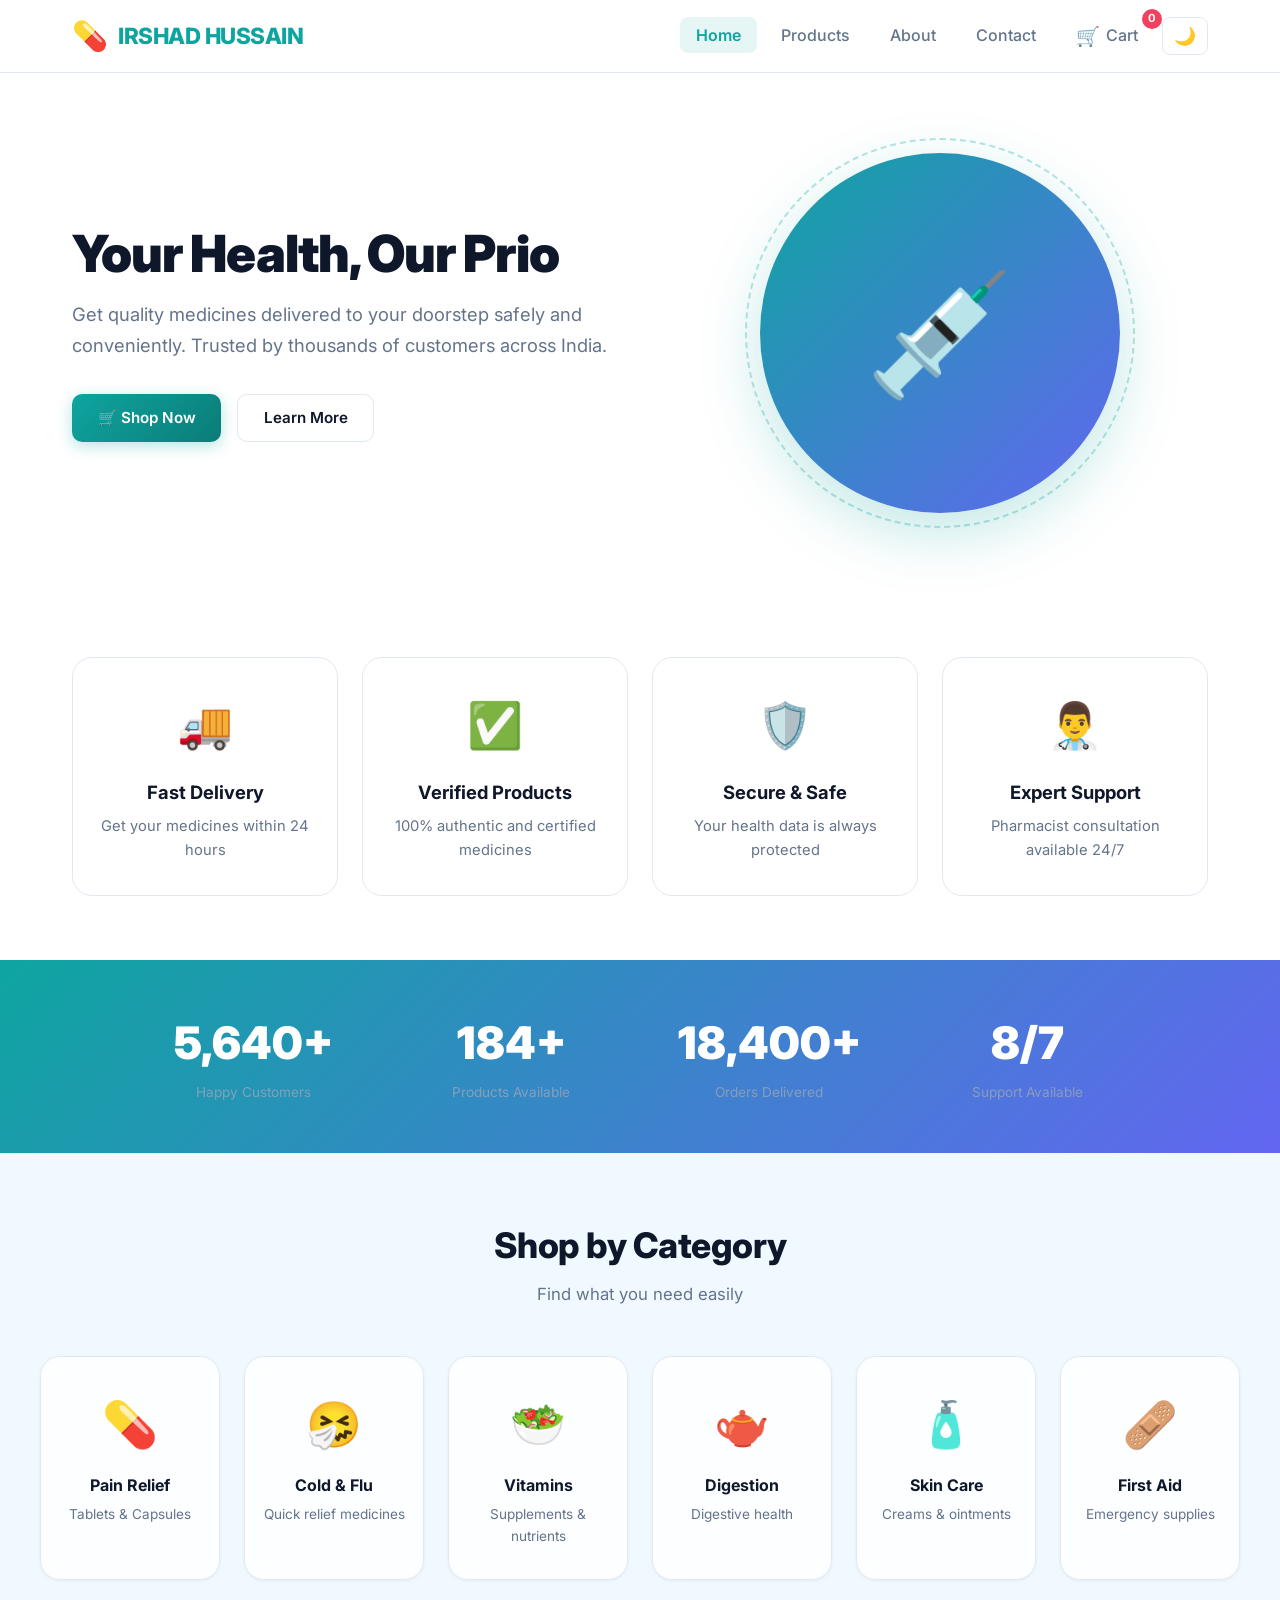
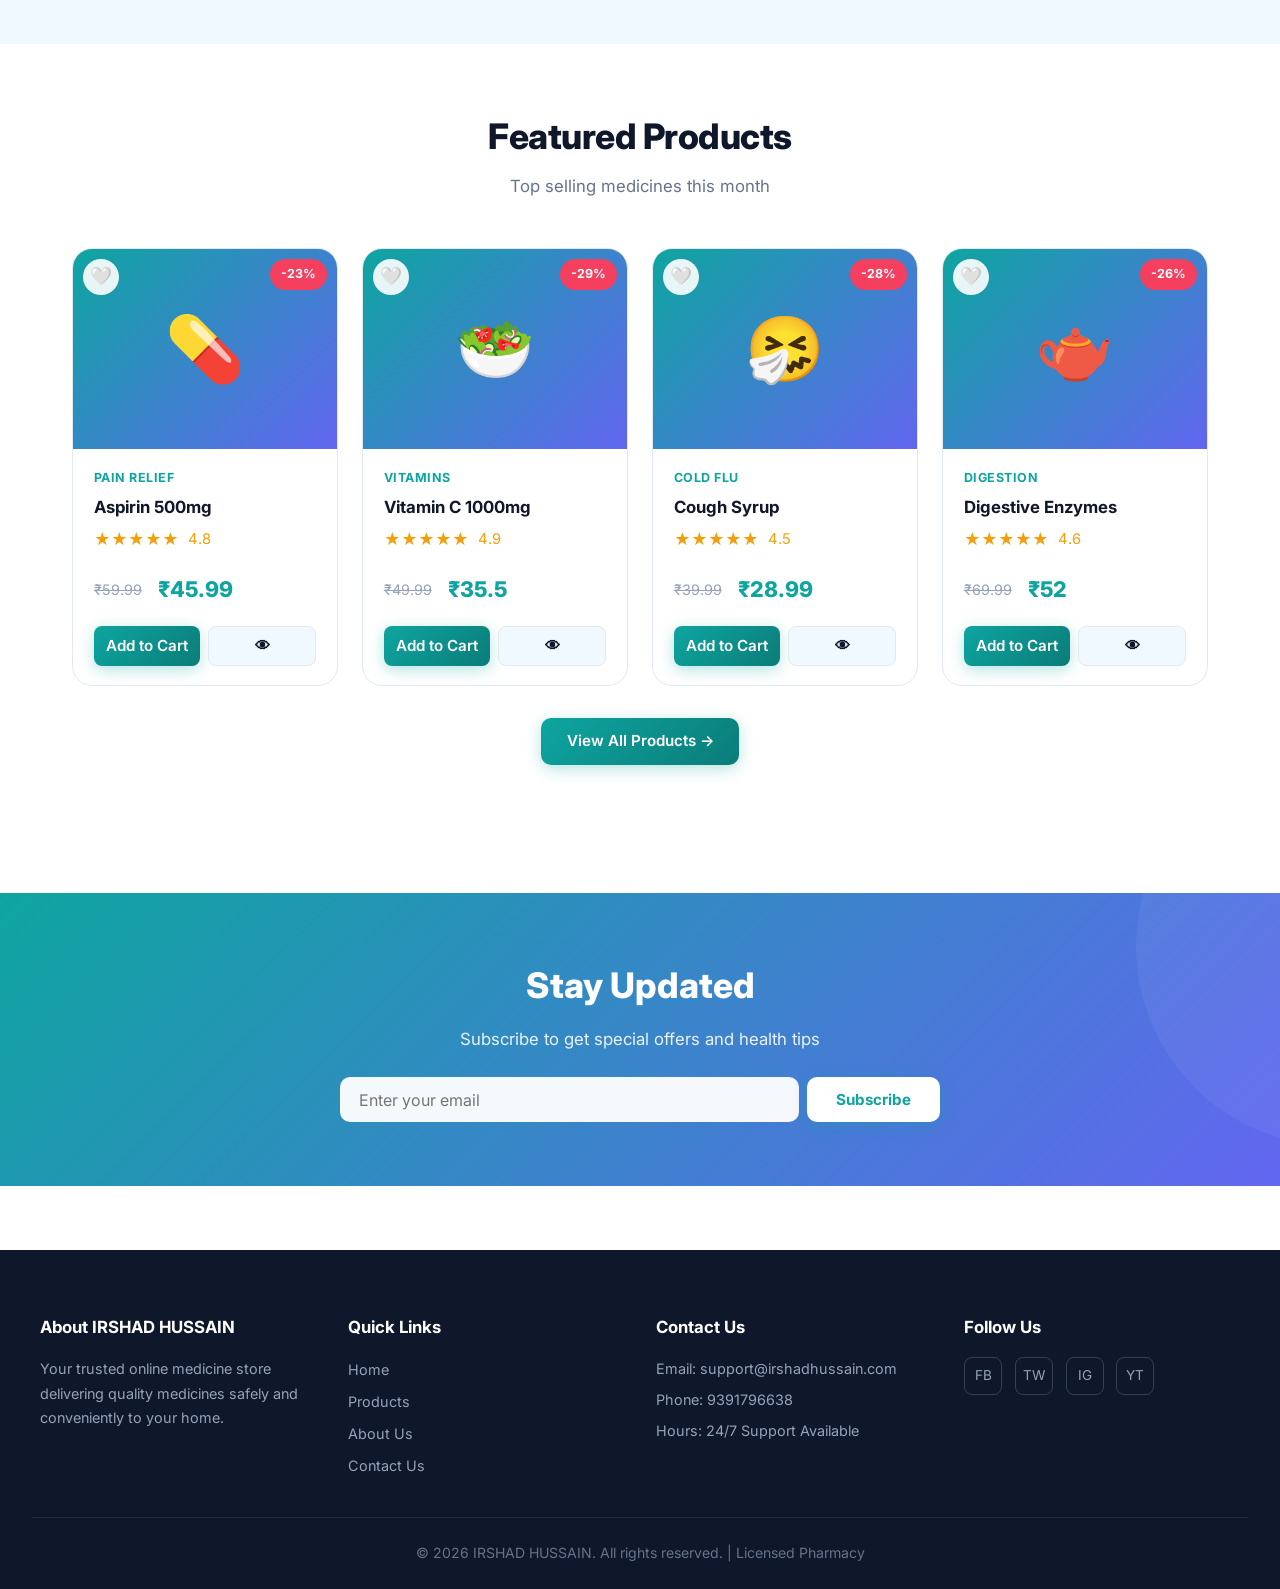
==== index.html @ b79d5aaa "Updated_Code" ====
<!DOCTYPE html>
<html lang="en">
<head>
    <meta charset="UTF-8">
    <meta name="viewport" content="width=device-width, initial-scale=1.0">
    <title>IRSHAD HUSSAIN - Online Medicine Store</title>
    <meta name="description" content="Your trusted online medicine store delivering quality medicines safely and conveniently to your doorstep.">
    <link rel="stylesheet" href="styles.css">
</head>
<body>
    <!-- Navigation -->
    <nav class="navbar">
        <div class="nav-container">
            <div class="nav-logo">
                <span class="logo-icon">💊</span>
                <a href="index.html">IRSHAD HUSSAIN</a>
            </div>
            <ul class="nav-menu">
                <li class="nav-item"><a href="index.html" class="nav-link active">Home</a></li>
                <li class="nav-item"><a href="products.html" class="nav-link">Products</a></li>
                <li class="nav-item"><a href="about.html" class="nav-link">About</a></li>
                <li class="nav-item"><a href="contact.html" class="nav-link">Contact</a></li>
                <li class="nav-item">
                    <a href="cart.html" class="nav-link cart-link">
                        <span class="cart-icon">🛒</span>
                        Cart <span class="cart-count">0</span>
                    </a>
                </li>
                <li class="nav-item"><button class="dark-toggle" title="Toggle Dark Mode">🌙</button></li>
            </ul>
            <div class="hamburger" onclick="toggleMenu()">
                <span></span><span></span><span></span>
            </div>
        </div>
    </nav>

    <!-- Hero Section -->
    <section class="hero">
        <div class="hero-content">
            <h1><span id="typewriter">Your Health, Our Priority</span></h1>
            <p>Get quality medicines delivered to your doorstep safely and conveniently. Trusted by thousands of customers across India.</p>
            <div class="hero-buttons">
                <a href="products.html" class="btn btn-primary">🛒 Shop Now</a>
                <a href="about.html" class="btn btn-secondary">Learn More</a>
            </div>
        </div>
        <div class="hero-image">
            <div class="hero-circle">
                <span class="hero-emoji">💉</span>
            </div>
        </div>
    </section>

    <!-- Features Section -->
    <section class="features">
        <div class="feature-card">
            <div class="feature-icon">🚚</div>
            <h3>Fast Delivery</h3>
            <p>Get your medicines within 24 hours</p>
        </div>
        <div class="feature-card">
            <div class="feature-icon">✅</div>
            <h3>Verified Products</h3>
            <p>100% authentic and certified medicines</p>
        </div>
        <div class="feature-card">
            <div class="feature-icon">🛡️</div>
            <h3>Secure & Safe</h3>
            <p>Your health data is always protected</p>
        </div>
        <div class="feature-card">
            <div class="feature-icon">👨‍⚕️</div>
            <h3>Expert Support</h3>
            <p>Pharmacist consultation available 24/7</p>
        </div>
    </section>

    <!-- Stats Section -->
    <section class="stats-section">
        <div class="stats-grid">
            <div class="stat-item">
                <span class="stat-number" data-target="15000" data-suffix="+">0</span>
                <span class="stat-label">Happy Customers</span>
            </div>
            <div class="stat-item">
                <span class="stat-number" data-target="500" data-suffix="+">0</span>
                <span class="stat-label">Products Available</span>
            </div>
            <div class="stat-item">
                <span class="stat-number" data-target="50000" data-suffix="+">0</span>
                <span class="stat-label">Orders Delivered</span>
            </div>
            <div class="stat-item">
                <span class="stat-number" data-target="24" data-suffix="/7">0</span>
                <span class="stat-label">Support Available</span>
            </div>
        </div>
    </section>

    <!-- Categories Section -->
    <section id="categories" class="categories">
        <div class="section-header">
            <h2>Shop by Category</h2>
            <p>Find what you need easily</p>
        </div>
        <div class="categories-grid">
            <div class="category-card" onclick="filterProducts('pain-relief')">
                <div class="category-icon">💊</div>
                <h3>Pain Relief</h3>
                <p>Tablets & Capsules</p>
            </div>
            <div class="category-card" onclick="filterProducts('cold-flu')">
                <div class="category-icon">🤧</div>
                <h3>Cold & Flu</h3>
                <p>Quick relief medicines</p>
            </div>
            <div class="category-card" onclick="filterProducts('vitamins')">
                <div class="category-icon">🥗</div>
                <h3>Vitamins</h3>
                <p>Supplements & nutrients</p>
            </div>
            <div class="category-card" onclick="filterProducts('digestion')">
                <div class="category-icon">🫖</div>
                <h3>Digestion</h3>
                <p>Digestive health</p>
            </div>
            <div class="category-card" onclick="filterProducts('skin-care')">
                <div class="category-icon">🧴</div>
                <h3>Skin Care</h3>
                <p>Creams & ointments</p>
            </div>
            <div class="category-card" onclick="filterProducts('first-aid')">
                <div class="category-icon">🩹</div>
                <h3>First Aid</h3>
                <p>Emergency supplies</p>
            </div>
        </div>
    </section>

    <!-- Featured Products -->
    <section class="featured-products">
        <div class="section-header">
            <h2>Featured Products</h2>
            <p>Top selling medicines this month</p>
        </div>
        <div class="products-grid" id="featuredProducts"></div>
        <div class="view-all">
            <a href="products.html" class="btn btn-primary">View All Products →</a>
        </div>
    </section>

    <!-- Newsletter Section -->
    <section class="newsletter">
        <div class="newsletter-content">
            <h2>Stay Updated</h2>
            <p>Subscribe to get special offers and health tips</p>
            <form class="newsletter-form" onsubmit="subscribeNewsletter(event)">
                <input type="email" placeholder="Enter your email" required>
                <button class="btn btn-primary">Subscribe</button>
            </form>
        </div>
    </section>

    <!-- Footer -->
    <footer class="footer" id="contact">
        <div class="footer-content">
            <div class="footer-section">
                <h4>About IRSHAD HUSSAIN</h4>
                <p>Your trusted online medicine store delivering quality medicines safely and conveniently to your home.</p>
            </div>
            <div class="footer-section">
                <h4>Quick Links</h4>
                <ul>
                    <li><a href="index.html">Home</a></li>
                    <li><a href="products.html">Products</a></li>
                    <li><a href="about.html">About Us</a></li>
                    <li><a href="contact.html">Contact Us</a></li>
                </ul>
            </div>
            <div class="footer-section">
                <h4>Contact Us</h4>
                <p>Email: support@irshadhussain.com</p>
                <p>Phone: 9391796638</p>
                <p>Hours: 24/7 Support Available</p>
            </div>
            <div class="footer-section">
                <h4>Follow Us</h4>
                <div class="social-links">
                    <a href="#">FB</a>
                    <a href="#">TW</a>
                    <a href="#">IG</a>
                    <a href="#">YT</a>
                </div>
            </div>
        </div>
        <div class="footer-bottom">
            <p>&copy; 2026 IRSHAD HUSSAIN. All rights reserved. | Licensed Pharmacy</p>
        </div>
    </footer>

    <!-- Back to Top -->
    <button class="back-to-top" title="Back to Top">↑</button>

    <script src="script.js"></script>
</body>
</html>
---- styles.css ----
@import url('https://fonts.googleapis.com/css2?family=Inter:wght@300;400;500;600;700;800;900&display=swap');

/* ========== CSS Variables ========== */
* { margin: 0; padding: 0; box-sizing: border-box; }

:root {
    --primary: #0ea5a0;
    --primary-dark: #0b7c78;
    --primary-light: #14d4ce;
    --secondary: #6366f1;
    --accent: #f43f5e;
    --success: #22c55e;
    --warning: #f59e0b;
    --bg-primary: #ffffff;
    --bg-secondary: #f0f9ff;
    --bg-card: rgba(255,255,255,0.85);
    --bg-glass: rgba(255,255,255,0.6);
    --text-primary: #0f172a;
    --text-secondary: #64748b;
    --text-muted: #94a3b8;
    --border: #e2e8f0;
    --shadow-sm: 0 1px 3px rgba(0,0,0,0.06);
    --shadow: 0 4px 16px rgba(0,0,0,0.08);
    --shadow-lg: 0 12px 40px rgba(0,0,0,0.12);
    --shadow-glow: 0 0 30px rgba(14,165,160,0.2);
    --radius: 12px;
    --radius-lg: 20px;
    --transition: all 0.3s cubic-bezier(0.4,0,0.2,1);
}

/* ========== Dark Mode ========== */
body.dark-mode {
    --bg-primary: #0f172a;
    --bg-secondary: #1e293b;
    --bg-card: rgba(30,41,59,0.85);
    --bg-glass: rgba(15,23,42,0.7);
    --text-primary: #f1f5f9;
    --text-secondary: #94a3b8;
    --text-muted: #64748b;
    --border: #334155;
    --shadow-sm: 0 1px 3px rgba(0,0,0,0.3);
    --shadow: 0 4px 16px rgba(0,0,0,0.3);
    --shadow-lg: 0 12px 40px rgba(0,0,0,0.4);
}

html { scroll-behavior: smooth; }

body {
    font-family: 'Inter', system-ui, sans-serif;
    color: var(--text-primary);
    background: var(--bg-primary);
    line-height: 1.6;
    overflow-x: hidden;
    transition: background 0.4s, color 0.4s;
}

/* ========== Scrollbar ========== */
::-webkit-scrollbar { width: 8px; }
::-webkit-scrollbar-track { background: var(--bg-secondary); }
::-webkit-scrollbar-thumb { background: var(--primary); border-radius: 4px; }

/* ========== Navigation ========== */
.navbar {
    background: var(--bg-glass);
    backdrop-filter: blur(20px);
    -webkit-backdrop-filter: blur(20px);
    border-bottom: 1px solid var(--border);
    position: sticky; top: 0; z-index: 1000;
    transition: var(--transition);
}
.nav-container {
    max-width: 1200px; margin: 0 auto; padding: 0.8rem 2rem;
    display: flex; justify-content: space-between; align-items: center;
}
.nav-logo { display: flex; align-items: center; gap: 10px; }
.nav-logo a {
    font-size: 1.4rem; font-weight: 800; color: var(--primary);
    text-decoration: none; letter-spacing: -0.5px;
}
.logo-icon { font-size: 1.8rem; }
.nav-menu { display: flex; list-style: none; gap: 0.5rem; align-items: center; }
.nav-link {
    color: var(--text-secondary); text-decoration: none; font-weight: 500;
    padding: 0.5rem 1rem; border-radius: 8px; transition: var(--transition); position: relative;
}
.nav-link:hover { color: var(--primary); background: rgba(14,165,160,0.08); }
.nav-link.active { color: var(--primary); background: rgba(14,165,160,0.1); font-weight: 600; }
.cart-link { display: flex; align-items: center; gap: 6px; position: relative; }
.cart-icon { font-size: 1.2rem; }
.cart-count {
    position: absolute; top: -4px; right: -8px;
    background: var(--accent); color: #fff; border-radius: 50%;
    width: 20px; height: 20px; display: flex; align-items: center;
    justify-content: center; font-size: 0.7rem; font-weight: 700;
    animation: pulse-badge 2s infinite;
}
@keyframes pulse-badge { 0%,100%{transform:scale(1)} 50%{transform:scale(1.15)} }

.dark-toggle {
    background: var(--bg-card); border: 1px solid var(--border);
    padding: 0.45rem 0.7rem; border-radius: 8px; cursor: pointer;
    font-size: 1.1rem; transition: var(--transition); display: flex; align-items: center;
}
.dark-toggle:hover { background: var(--primary); color: #fff; border-color: var(--primary); }

.hamburger { display: none; flex-direction: column; cursor: pointer; gap: 5px; z-index: 1001; }
.hamburger span {
    width: 24px; height: 2.5px; background: var(--text-primary);
    border-radius: 2px; transition: var(--transition);
}
.hamburger.active span:nth-child(1) { transform: rotate(45deg) translate(5px,5px); }
.hamburger.active span:nth-child(2) { opacity: 0; }
.hamburger.active span:nth-child(3) { transform: rotate(-45deg) translate(5px,-5px); }

/* ========== Buttons ========== */
.btn {
    padding: 0.7rem 1.6rem; border: none; border-radius: 10px;
    font-size: 0.95rem; font-weight: 600; cursor: pointer;
    transition: var(--transition); text-decoration: none;
    display: inline-flex; align-items: center; justify-content: center; gap: 8px;
    font-family: inherit;
}
.btn-primary {
    background: linear-gradient(135deg, var(--primary), var(--primary-dark));
    color: #fff; box-shadow: 0 4px 15px rgba(14,165,160,0.3);
}
.btn-primary:hover { transform: translateY(-2px); box-shadow: var(--shadow-glow); filter: brightness(1.1); }
.btn-secondary {
    background: var(--bg-card); color: var(--text-primary);
    border: 1.5px solid var(--border);
}
.btn-secondary:hover { border-color: var(--primary); color: var(--primary); transform: translateY(-2px); }

/* ========== Hero Section ========== */
.hero {
    display: grid; grid-template-columns: 1fr 1fr; align-items: center;
    gap: 4rem; padding: 5rem 2rem; max-width: 1200px; margin: 0 auto; min-height: 520px;
}
.hero-content h1 {
    font-size: 3.2rem; font-weight: 900; color: var(--text-primary);
    margin-bottom: 1rem; line-height: 1.15; letter-spacing: -1px;
}
.hero-content h1 .highlight { color: var(--primary); }
.hero-content p { font-size: 1.15rem; color: var(--text-secondary); margin-bottom: 2rem; line-height: 1.7; }
.hero-buttons { display: flex; gap: 1rem; flex-wrap: wrap; }
.hero-image { display: flex; justify-content: center; align-items: center; }
.hero-circle {
    width: 360px; height: 360px;
    background: linear-gradient(135deg, var(--primary) 0%, var(--secondary) 100%);
    border-radius: 50%; display: flex; align-items: center; justify-content: center;
    font-size: 120px; box-shadow: 0 20px 60px rgba(14,165,160,0.25);
    animation: float 6s ease-in-out infinite; position: relative;
}
.hero-circle::after {
    content:''; position:absolute; inset:-15px; border-radius:50%;
    border:2px dashed rgba(14,165,160,0.3); animation: spin 20s linear infinite;
}
@keyframes float { 0%,100%{transform:translateY(0)} 50%{transform:translateY(-20px)} }
@keyframes spin { to{transform:rotate(360deg)} }

/* ========== Scroll Reveal ========== */
.reveal { opacity: 0; transform: translateY(40px); transition: all 0.8s cubic-bezier(0.4,0,0.2,1); }
.reveal.visible { opacity: 1; transform: translateY(0); }

/* ========== Features Section ========== */
.features {
    display: grid; grid-template-columns: repeat(auto-fit, minmax(240px, 1fr));
    gap: 1.5rem; padding: 4rem 2rem; max-width: 1200px; margin: 0 auto;
}
.feature-card {
    text-align: center; padding: 2rem 1.5rem;
    background: var(--bg-card); backdrop-filter: blur(10px);
    border: 1px solid var(--border); border-radius: var(--radius-lg);
    transition: var(--transition);
}
.feature-card:hover { transform: translateY(-8px); box-shadow: var(--shadow-lg); border-color: var(--primary); }
.feature-icon { font-size: 2.8rem; margin-bottom: 1rem; }
.feature-card h3 { font-size: 1.15rem; margin-bottom: 0.5rem; font-weight: 700; }
.feature-card p { color: var(--text-secondary); font-size: 0.92rem; }

/* ========== Section Header ========== */
.section-header { text-align: center; margin-bottom: 3rem; }
.section-header h2 { font-size: 2.2rem; font-weight: 800; margin-bottom: 0.5rem; letter-spacing: -0.5px; }
.section-header p { font-size: 1.05rem; color: var(--text-secondary); }

/* ========== Stats / Counters ========== */
.stats-section { padding: 3rem 2rem; background: linear-gradient(135deg, var(--primary), var(--secondary)); }
.stats-grid {
    display: grid; grid-template-columns: repeat(auto-fit, minmax(180px,1fr));
    gap: 2rem; max-width: 1000px; margin: 0 auto; text-align: center;
}
.stat-item { color: #fff; }
.stat-number { font-size: 2.8rem; font-weight: 900; display: block; }
.stat-label { font-size: 0.95rem; opacity: 0.85; margin-top: 0.3rem; }

/* ========== Categories ========== */
.categories { padding: 4rem 2rem; background: var(--bg-secondary); }
.categories-grid {
    display: grid; grid-template-columns: repeat(auto-fit, minmax(160px,1fr));
    gap: 1.5rem; max-width: 1200px; margin: 0 auto;
}
.category-card {
    background: var(--bg-card); backdrop-filter: blur(10px);
    padding: 2rem 1rem; border-radius: var(--radius-lg); text-align: center;
    cursor: pointer; transition: var(--transition);
    border: 1px solid var(--border); box-shadow: var(--shadow-sm);
}
.category-card:hover {
    transform: translateY(-8px) scale(1.02); box-shadow: var(--shadow-lg);
    background: linear-gradient(135deg, var(--primary), var(--primary-dark)); color: #fff; border-color: transparent;
}
.category-icon { font-size: 2.8rem; margin-bottom: 0.8rem; }
.category-card h3 { font-size: 1rem; margin-bottom: 0.3rem; font-weight: 700; }
.category-card p { font-size: 0.85rem; color: var(--text-secondary); }
.category-card:hover p { color: rgba(255,255,255,0.85); }

/* ========== Products ========== */
.featured-products { padding: 4rem 2rem; max-width: 1200px; margin: 0 auto; }
.products-grid {
    display: grid; grid-template-columns: repeat(auto-fill, minmax(240px,1fr));
    gap: 1.5rem; margin-bottom: 2rem;
}
.product-card {
    background: var(--bg-card); border-radius: var(--radius-lg); overflow: hidden;
    transition: var(--transition); border: 1px solid var(--border);
    position: relative;
}
.product-card:hover { transform: translateY(-8px); box-shadow: var(--shadow-lg); }
.product-image {
    width: 100%; height: 200px;
    background: linear-gradient(135deg, var(--primary) 0%, var(--secondary) 100%);
    display: flex; align-items: center; justify-content: center;
    font-size: 4rem; position: relative;
}
.product-badge {
    position: absolute; top: 10px; right: 10px;
    background: var(--accent); color: #fff; padding: 0.35rem 0.7rem;
    border-radius: 20px; font-size: 0.78rem; font-weight: 700;
}
.product-wishlist {
    position: absolute; top: 10px; left: 10px;
    background: rgba(255,255,255,0.9); border: none; width: 36px; height: 36px;
    border-radius: 50%; cursor: pointer; font-size: 1.1rem;
    display: flex; align-items: center; justify-content: center;
    transition: var(--transition); backdrop-filter: blur(10px);
}
.product-wishlist:hover { background: var(--accent); color: #fff; transform: scale(1.1); }
.product-wishlist.active { background: var(--accent); color: #fff; }
.product-info { padding: 1.2rem 1.3rem; }
.product-category-tag {
    color: var(--primary); font-size: 0.78rem; font-weight: 700;
    text-transform: uppercase; margin-bottom: 0.4rem; letter-spacing: 0.5px;
}
.product-name { font-size: 1.05rem; font-weight: 700; margin-bottom: 0.4rem; }
.product-rating { color: var(--warning); font-size: 0.85rem; margin-bottom: 0.8rem; }
.product-price { display: flex; gap: 0.8rem; align-items: center; margin-bottom: 1rem; }
.current-price { font-size: 1.35rem; font-weight: 800; color: var(--primary); }
.original-price { color: var(--text-muted); text-decoration: line-through; font-size: 0.9rem; }
.discount-badge { background: var(--accent); color: #fff; padding: 0.25rem 0.5rem; border-radius: 4px; font-size: 0.8rem; font-weight: 700; }
.product-card .btn { width: 100%; padding: 0.6rem; border-radius: 8px; }
.product-card .card-actions { display: flex; gap: 0.5rem; }
.product-card .card-actions .btn { flex: 1; }
.product-card .btn-quick { background: var(--bg-secondary); color: var(--text-primary); border: 1px solid var(--border); }
.product-card .btn-quick:hover { border-color: var(--primary); color: var(--primary); }
.view-all { text-align: center; margin-top: 2rem; }

/* ========== Quick View Modal ========== */
.modal-overlay {
    position: fixed; inset: 0; background: rgba(0,0,0,0.5); backdrop-filter: blur(4px);
    z-index: 2000; display: none; align-items: center; justify-content: center;
    opacity: 0; transition: opacity 0.3s;
}
.modal-overlay.active { display: flex; opacity: 1; }
.modal-content {
    background: var(--bg-primary); border-radius: var(--radius-lg);
    max-width: 700px; width: 90%; max-height: 85vh; overflow-y: auto;
    box-shadow: var(--shadow-lg); padding: 2rem; position: relative;
    animation: modalSlideIn 0.3s ease;
}
@keyframes modalSlideIn { from{transform:translateY(30px);opacity:0} to{transform:translateY(0);opacity:1} }
.modal-close {
    position: absolute; top: 1rem; right: 1rem; background: var(--bg-secondary);
    border: none; width: 36px; height: 36px; border-radius: 50%; cursor: pointer;
    font-size: 1.2rem; display: flex; align-items: center; justify-content: center;
    transition: var(--transition);
}
.modal-close:hover { background: var(--accent); color: #fff; }

/* ========== Newsletter ========== */
.newsletter {
    background: linear-gradient(135deg, var(--primary), var(--secondary));
    color: #fff; padding: 4rem 2rem; margin: 4rem 0; position: relative; overflow: hidden;
}
.newsletter::before {
    content:''; position:absolute; top:-50%; right:-20%; width:400px; height:400px;
    background:rgba(255,255,255,0.05); border-radius:50%;
}
.newsletter-content { max-width: 600px; margin: 0 auto; text-align: center; position: relative; }
.newsletter-content h2 { font-size: 2.2rem; margin-bottom: 0.8rem; font-weight: 800; }
.newsletter-content p { font-size: 1.05rem; margin-bottom: 1.5rem; opacity: 0.9; }
.newsletter-form { display: flex; gap: 0.5rem; }
.newsletter-form input {
    flex: 1; padding: 0.8rem 1.2rem; border: none; border-radius: 10px;
    font-size: 1rem; font-family: inherit; background: rgba(255,255,255,0.95);
}
.newsletter-form button { padding: 0.8rem 1.8rem; background: #fff; color: var(--primary); font-weight: 700; }
.newsletter-form button:hover { background: var(--bg-secondary); }

/* ========== Page Header ========== */
.page-header {
    background: linear-gradient(135deg, var(--primary), var(--secondary));
    color: #fff; padding: 3.5rem 2rem; text-align: center; position: relative; overflow: hidden;
}
.page-header::after {
    content:''; position:absolute; bottom:-40px; left:50%; transform:translateX(-50%);
    width:140%; height:80px; background:var(--bg-primary); border-radius:50%;
}
.page-header h1 { font-size: 2.5rem; font-weight: 800; margin-bottom: 0.5rem; position: relative; z-index: 1; }
.page-header p { font-size: 1.05rem; opacity: 0.9; position: relative; z-index: 1; }

/* ========== Products Page ========== */
.products-section { max-width: 1200px; margin: 0 auto; padding: 3rem 2rem; }
.products-container { display: grid; grid-template-columns: 250px 1fr; gap: 2rem; }
.filters-sidebar {
    background: var(--bg-card); backdrop-filter: blur(10px); padding: 1.5rem;
    border-radius: var(--radius-lg); height: fit-content; position: sticky; top: 90px;
    border: 1px solid var(--border);
}
.filter-group { margin-bottom: 1.5rem; }
.filter-group h3 { font-size: 1rem; margin-bottom: 0.8rem; font-weight: 700; }
.checkbox { display: flex; align-items: center; gap: 0.5rem; margin-bottom: 0.6rem; cursor: pointer; font-size: 0.92rem; color: var(--text-primary); }
.checkbox input[type="checkbox"] { cursor: pointer; width: 16px; height: 16px; accent-color: var(--primary); }
.products-main { display: flex; flex-direction: column; }
.products-toolbar { display: flex; gap: 1rem; margin-bottom: 2rem; flex-wrap: wrap; }
.search-input {
    flex: 1; padding: 0.7rem 1rem; border: 1.5px solid var(--border); border-radius: 10px;
    font-size: 0.95rem; min-width: 200px; background: var(--bg-card); color: var(--text-primary);
    font-family: inherit; transition: var(--transition);
}
.search-input:focus { outline: none; border-color: var(--primary); box-shadow: 0 0 0 3px rgba(14,165,160,0.1); }
.sort-select {
    padding: 0.7rem 1rem; border: 1.5px solid var(--border); border-radius: 10px;
    background: var(--bg-card); cursor: pointer; font-size: 0.95rem;
    color: var(--text-primary); font-family: inherit;
}
.pagination { display: flex; justify-content: center; gap: 0.5rem; margin-top: 3rem; }
.page-btn {
    padding: 0.55rem 1rem; border: 1.5px solid var(--border); background: var(--bg-card);
    cursor: pointer; border-radius: 8px; transition: var(--transition);
    color: var(--text-primary); font-family: inherit;
}
.page-btn:hover, .page-btn.active { background: var(--primary); color: #fff; border-color: var(--primary); }

/* ========== Cart Page ========== */
.cart-section { max-width: 1200px; margin: 0 auto; padding: 3rem 2rem; }
.cart-container { display: grid; grid-template-columns: 1fr 350px; gap: 2rem; }
.cart-items h2 { font-size: 1.6rem; margin-bottom: 1.5rem; font-weight: 800; }
.cart-item {
    display: grid; grid-template-columns: 100px 1fr auto; gap: 1.2rem; padding: 1.2rem;
    background: var(--bg-card); border: 1px solid var(--border);
    border-radius: var(--radius); margin-bottom: 0.8rem; align-items: center;
    transition: var(--transition);
}
.cart-item:hover { box-shadow: var(--shadow); }
.cart-item-image {
    width: 100px; height: 100px;
    background: linear-gradient(135deg, var(--primary), var(--secondary));
    border-radius: var(--radius); display: flex; align-items: center;
    justify-content: center; font-size: 2.5rem;
}
.cart-item-info h3 { font-size: 1rem; margin-bottom: 0.3rem; font-weight: 700; }
.cart-item-info p { color: var(--text-secondary); font-size: 0.85rem; margin-bottom: 0.3rem; }
.cart-item-details { display: flex; gap: 1rem; font-size: 0.9rem; }
.cart-item-details span { color: var(--primary); font-weight: 600; }
.cart-item-actions { display: flex; flex-direction: column; gap: 0.5rem; text-align: right; }
.quantity-selector {
    display: flex; gap: 0; align-items: center;
    border: 1.5px solid var(--border); border-radius: 8px; overflow: hidden; width: fit-content;
}
.quantity-selector button {
    width: 32px; height: 32px; border: none; background: var(--bg-secondary);
    cursor: pointer; font-size: 1rem; transition: var(--transition); font-family: inherit;
}
.quantity-selector button:hover { background: var(--primary); color: #fff; }
.quantity-selector input {
    width: 44px; border: none; text-align: center; font-size: 0.95rem;
    background: var(--bg-card); color: var(--text-primary); font-family: inherit;
}
.remove-btn {
    padding: 0.45rem 0.8rem; background: rgba(244,63,94,0.1); color: var(--accent);
    border: 1px solid rgba(244,63,94,0.2); border-radius: 6px; cursor: pointer;
    font-size: 0.82rem; transition: var(--transition); font-family: inherit; font-weight: 600;
}
.remove-btn:hover { background: var(--accent); color: #fff; }
.empty-cart { text-align: center; padding: 4rem 2rem; background: var(--bg-secondary); border-radius: var(--radius-lg); }
.empty-icon { font-size: 4rem; margin-bottom: 1rem; }
.empty-cart h3 { font-size: 1.4rem; margin-bottom: 0.5rem; font-weight: 700; }
.empty-cart p { color: var(--text-secondary); margin-bottom: 2rem; }

/* ========== Cart Summary ========== */
.cart-summary { display: flex; flex-direction: column; gap: 1.2rem; }
.summary-card {
    background: var(--bg-card); border: 1px solid var(--border);
    border-radius: var(--radius-lg); padding: 1.5rem;
}
.summary-card h3 { font-size: 1.2rem; margin-bottom: 1.2rem; font-weight: 800; }
.summary-row { display: flex; justify-content: space-between; margin-bottom: 0.8rem; font-size: 0.95rem; }
.summary-row.summary-total { font-size: 1.2rem; font-weight: 800; color: var(--primary); }
.promo-code { display: flex; gap: 0.5rem; margin: 1.2rem 0; }
.promo-code input {
    flex: 1; padding: 0.65rem; border: 1.5px solid var(--border);
    border-radius: 8px; font-size: 0.9rem; background: var(--bg-card);
    color: var(--text-primary); font-family: inherit;
}
.promo-code button { padding: 0.65rem 1rem; }
.summary-card .btn { width: 100%; margin-bottom: 0.6rem; }
.info-card {
    background: var(--bg-card); border: 1px solid var(--border);
    border-radius: var(--radius-lg); padding: 1.2rem;
}
.info-card h4 { font-size: 0.95rem; margin-bottom: 0.5rem; font-weight: 700; }
.info-card p { color: var(--text-secondary); font-size: 0.85rem; }

/* ========== Product Detail ========== */
.breadcrumb {
    max-width: 1200px; margin: 0 auto; padding: 1.2rem 2rem;
    display: flex; gap: 0.5rem; align-items: center; font-size: 0.88rem; color: var(--text-muted);
}
.breadcrumb a { color: var(--primary); text-decoration: none; font-weight: 500; }
.breadcrumb a:hover { text-decoration: underline; }
.product-detail { max-width: 1200px; margin: 0 auto; padding: 2rem; }
.product-detail-container { display: grid; grid-template-columns: 1fr 1fr; gap: 3rem; }
.product-image-section { display: flex; flex-direction: column; gap: 1rem; }
.product-image-large {
    width: 100%; height: 400px;
    background: linear-gradient(135deg, var(--primary), var(--secondary));
    border-radius: var(--radius-lg); display: flex; align-items: center;
    justify-content: center; font-size: 5rem; box-shadow: var(--shadow-lg);
}
.image-placeholder { font-size: 6rem; }
.product-thumbnails { display: grid; grid-template-columns: repeat(3,1fr); gap: 0.8rem; }
.thumbnail {
    width: 100%; height: 90px;
    background: linear-gradient(135deg, var(--primary), var(--secondary));
    border-radius: 10px; display: flex; align-items: center; justify-content: center;
    font-size: 2.2rem; cursor: pointer; border: 3px solid transparent;
    transition: var(--transition);
}
.thumbnail.active, .thumbnail:hover { border-color: var(--primary); }
.product-category { color: var(--primary); font-size: 0.85rem; font-weight: 700; text-transform: uppercase; margin-bottom: 0.4rem; letter-spacing: 0.5px; }
.product-info-section h1 { font-size: 1.8rem; font-weight: 800; margin-bottom: 1rem; }
.product-rating { display: flex; align-items: center; gap: 0.6rem; margin-bottom: 1.2rem; font-size: 0.92rem; }
.stars { color: var(--warning); font-size: 1rem; }
.review-count { color: var(--text-muted); }
.product-price { display: flex; align-items: center; gap: 1rem; margin-bottom: 1.2rem; }
.product-availability { display: flex; gap: 1rem; align-items: center; margin-bottom: 1.2rem; }
.availability-status { padding: 0.4rem 0.8rem; border-radius: 6px; font-weight: 700; font-size: 0.85rem; }
.availability-status.in-stock { background: var(--success); color: #fff; }
.stock-count { color: var(--text-muted); font-size: 0.9rem; }
.product-options { margin-bottom: 1.5rem; }
.option-group { display: flex; align-items: center; gap: 1rem; margin-bottom: 0.8rem; }
.option-group label { font-weight: 600; min-width: 80px; }
.product-actions { display: flex; gap: 0.8rem; margin-bottom: 1.5rem; }
.product-actions .btn { flex: 1; padding: 0.8rem; }
.product-meta { background: var(--bg-secondary); padding: 1.2rem; border-radius: 10px; margin-bottom: 1.2rem; }
.meta-item { display: flex; justify-content: space-between; margin-bottom: 0.8rem; font-size: 0.9rem; }
.meta-item:last-child { margin-bottom: 0; }
.meta-item strong { font-weight: 700; }
.meta-item span { color: var(--text-secondary); }
.product-highlights { background: var(--bg-secondary); padding: 1.2rem; border-radius: 10px; }
.product-highlights h4 { font-size: 1rem; margin-bottom: 0.8rem; font-weight: 700; }
.product-highlights ul { list-style: none; }
.product-highlights li { padding: 0.4rem 0; color: var(--text-primary); font-size: 0.92rem; }

/* ========== Product Tabs ========== */
.product-tabs { max-width: 1200px; margin: 0 auto; padding: 2rem; }
.tabs-header { display: flex; gap: 0.5rem; border-bottom: 2px solid var(--border); margin-bottom: 1.5rem; }
.tab-button {
    padding: 0.8rem 1.5rem; background: transparent; border: none; cursor: pointer;
    font-size: 0.95rem; font-weight: 600; color: var(--text-muted);
    position: relative; transition: var(--transition); font-family: inherit;
}
.tab-button.active { color: var(--primary); }
.tab-button.active::after {
    content:''; position:absolute; bottom:-2px; left:0; width:100%; height:2px;
    background:var(--primary); border-radius: 2px;
}
.tab-pane { display: none; }
.tab-pane.active { display: block; }
.tab-pane h3 { font-size: 1.3rem; margin-bottom: 0.8rem; font-weight: 700; }
.tab-pane p { color: var(--text-secondary); line-height: 1.8; margin-bottom: 0.8rem; }
.tab-pane ol { margin-left: 1.5rem; color: var(--text-primary); }
.tab-pane li { margin-bottom: 0.6rem; }
.reviews-summary { background: var(--bg-secondary); padding: 1.5rem; border-radius: 10px; margin-bottom: 1.5rem; }
.rating-stats { display: flex; gap: 2rem; }
.stat { display: flex; flex-direction: column; gap: 0.3rem; }
.stat-label { color: var(--text-muted); font-size: 0.85rem; }
.stat-value { color: var(--primary); font-size: 1.3rem; font-weight: 800; }
.reviews-list { display: flex; flex-direction: column; gap: 1rem; }
.review-item { padding: 1.2rem; border: 1px solid var(--border); border-radius: 10px; background: var(--bg-card); }
.review-header { display: flex; justify-content: space-between; align-items: center; margin-bottom: 0.8rem; }
.review-header strong { font-weight: 700; }
.review-rating { color: var(--warning); }
.review-text { color: var(--text-secondary); line-height: 1.6; }
.related-products { padding: 3rem 2rem; max-width: 1200px; margin: 0 auto; background: var(--bg-secondary); border-radius: var(--radius-lg); }

/* ========== About Page ========== */
.about-mission { max-width: 1200px; margin: 0 auto; padding: 4rem 2rem; }
.about-grid { display: grid; grid-template-columns: 1fr 1fr; gap: 3rem; align-items: center; }
.about-text h2 { font-size: 2rem; font-weight: 800; margin-bottom: 1rem; }
.about-text p { color: var(--text-secondary); line-height: 1.8; margin-bottom: 1rem; }
.about-image {
    height: 350px; background: linear-gradient(135deg,var(--primary),var(--secondary));
    border-radius: var(--radius-lg); display: flex; align-items: center;
    justify-content: center; font-size: 6rem; box-shadow: var(--shadow-lg);
}
.team-section { padding: 4rem 2rem; background: var(--bg-secondary); }
.team-grid {
    display: grid; grid-template-columns: repeat(auto-fit, minmax(250px,1fr));
    gap: 1.5rem; max-width: 1200px; margin: 0 auto;
}
.team-card {
    background: var(--bg-card); border: 1px solid var(--border);
    border-radius: var(--radius-lg); padding: 2rem; text-align: center;
    transition: var(--transition);
}
.team-card:hover { transform: translateY(-8px); box-shadow: var(--shadow-lg); }
.team-avatar {
    width: 90px; height: 90px; margin: 0 auto 1rem;
    background: linear-gradient(135deg,var(--primary),var(--secondary));
    border-radius: 50%; display: flex; align-items: center;
    justify-content: center; font-size: 2.5rem;
}
.team-card h3 { font-weight: 700; margin-bottom: 0.3rem; }
.team-role { color: var(--primary); font-weight: 600; font-size: 0.88rem; margin-bottom: 0.6rem; }
.team-card p:last-child { color: var(--text-secondary); font-size: 0.9rem; }
.timeline-section { padding: 4rem 2rem; max-width: 800px; margin: 0 auto; }
.timeline { position: relative; padding-left: 40px; }
.timeline::before {
    content:''; position:absolute; left:15px; top:0; bottom:0;
    width:3px; background:linear-gradient(var(--primary),var(--secondary)); border-radius:2px;
}
.timeline-item { position: relative; margin-bottom: 2rem; }
.timeline-item::before {
    content:''; position:absolute; left:-33px; top:4px; width:14px; height:14px;
    background:var(--primary); border-radius:50%; border:3px solid var(--bg-primary);
}
.timeline-item h3 { font-size: 1.1rem; font-weight: 700; color: var(--primary); margin-bottom: 0.3rem; }
.timeline-item p { color: var(--text-secondary); font-size: 0.92rem; }

/* ========== Contact Page ========== */
.contact-section { max-width: 1200px; margin: 0 auto; padding: 4rem 2rem; }
.contact-grid { display: grid; grid-template-columns: 1fr 1fr; gap: 3rem; }
.contact-form { display: flex; flex-direction: column; gap: 1.2rem; }
.form-group { display: flex; flex-direction: column; gap: 0.4rem; }
.form-group label { font-weight: 600; font-size: 0.92rem; }
.form-group input, .form-group textarea, .form-group select {
    padding: 0.75rem 1rem; border: 1.5px solid var(--border); border-radius: 10px;
    font-size: 0.95rem; background: var(--bg-card); color: var(--text-primary);
    font-family: inherit; transition: var(--transition);
}
.form-group input:focus, .form-group textarea:focus, .form-group select:focus {
    outline: none; border-color: var(--primary); box-shadow: 0 0 0 3px rgba(14,165,160,0.1);
}
.form-group textarea { min-height: 120px; resize: vertical; }
.form-group .error-msg { color: var(--accent); font-size: 0.8rem; display: none; }
.form-group.error input, .form-group.error textarea { border-color: var(--accent); }
.form-group.error .error-msg { display: block; }
.form-group.valid input, .form-group.valid textarea { border-color: var(--success); }
.contact-info { display: flex; flex-direction: column; gap: 1.2rem; }
.contact-card {
    background: var(--bg-card); border: 1px solid var(--border);
    border-radius: var(--radius-lg); padding: 1.5rem; display: flex; gap: 1rem; align-items: center;
    transition: var(--transition);
}
.contact-card:hover { box-shadow: var(--shadow); border-color: var(--primary); }
.contact-card-icon {
    width: 50px; height: 50px; background: linear-gradient(135deg,var(--primary),var(--secondary));
    border-radius: 12px; display: flex; align-items: center; justify-content: center;
    font-size: 1.4rem; flex-shrink: 0;
}
.contact-card h4 { font-weight: 700; margin-bottom: 0.2rem; font-size: 0.95rem; }
.contact-card p { color: var(--text-secondary); font-size: 0.88rem; }
.faq-section { padding: 4rem 2rem; background: var(--bg-secondary); }
.faq-list { max-width: 800px; margin: 0 auto; display: flex; flex-direction: column; gap: 0.8rem; }
.faq-item { background: var(--bg-card); border: 1px solid var(--border); border-radius: var(--radius); overflow: hidden; }
.faq-question {
    padding: 1rem 1.2rem; font-weight: 600; cursor: pointer;
    display: flex; justify-content: space-between; align-items: center;
    transition: var(--transition); font-size: 0.95rem;
}
.faq-question:hover { color: var(--primary); }
.faq-question .faq-icon { transition: transform 0.3s; font-size: 1.2rem; }
.faq-item.active .faq-icon { transform: rotate(45deg); }
.faq-answer {
    max-height: 0; overflow: hidden; transition: max-height 0.4s cubic-bezier(0.4,0,0.2,1);
    padding: 0 1.2rem;
}
.faq-item.active .faq-answer { max-height: 200px; padding: 0 1.2rem 1rem; }
.faq-answer p { color: var(--text-secondary); font-size: 0.9rem; line-height: 1.7; }

/* ========== Checkout Page ========== */
.checkout-section { max-width: 1200px; margin: 0 auto; padding: 3rem 2rem; }
.checkout-container { display: grid; grid-template-columns: 1fr 380px; gap: 2rem; }
.progress-bar { display: flex; justify-content: center; gap: 0; margin-bottom: 2.5rem; position: relative; max-width: 600px; margin-left: auto; margin-right: auto; }
.progress-step {
    display: flex; flex-direction: column; align-items: center; flex: 1; position: relative;
}
.progress-step::before {
    content:''; position:absolute; top:18px; left:-50%; right:50%; height:3px;
    background:var(--border); z-index:0;
}
.progress-step:first-child::before { display: none; }
.progress-step.active::before, .progress-step.completed::before { background: var(--primary); }
.step-circle {
    width: 38px; height: 38px; border-radius: 50%; background: var(--bg-secondary);
    border: 3px solid var(--border); display: flex; align-items: center;
    justify-content: center; font-weight: 700; font-size: 0.9rem; position: relative; z-index: 1;
    transition: var(--transition);
}
.progress-step.active .step-circle { background: var(--primary); color: #fff; border-color: var(--primary); }
.progress-step.completed .step-circle { background: var(--success); color: #fff; border-color: var(--success); }
.step-label { font-size: 0.78rem; margin-top: 0.4rem; color: var(--text-muted); font-weight: 600; }
.progress-step.active .step-label { color: var(--primary); }
.checkout-step { display: none; }
.checkout-step.active { display: block; animation: fadeInUp 0.4s ease; }
@keyframes fadeInUp { from{opacity:0;transform:translateY(20px)} to{opacity:1;transform:translateY(0)} }
.checkout-form-grid { display: grid; grid-template-columns: 1fr 1fr; gap: 1rem; }
.checkout-form-grid .form-group.full-width { grid-column: 1 / -1; }
.step-actions { display: flex; gap: 1rem; margin-top: 1.5rem; justify-content: flex-end; }
.order-summary-sidebar { position: sticky; top: 90px; }
.order-confirmation { text-align: center; padding: 3rem; }
.confirmation-icon { font-size: 4rem; margin-bottom: 1rem; animation: bounceIn 0.6s ease; }
@keyframes bounceIn { 0%{transform:scale(0)} 50%{transform:scale(1.2)} 100%{transform:scale(1)} }
.order-confirmation h2 { font-size: 1.8rem; font-weight: 800; color: var(--success); margin-bottom: 0.8rem; }
.order-confirmation p { color: var(--text-secondary); margin-bottom: 0.5rem; }

/* ========== Back to Top ========== */
.back-to-top {
    position: fixed; bottom: 30px; right: 30px; width: 46px; height: 46px;
    background: linear-gradient(135deg, var(--primary), var(--primary-dark));
    color: #fff; border: none; border-radius: 50%; cursor: pointer;
    font-size: 1.3rem; display: flex; align-items: center; justify-content: center;
    box-shadow: var(--shadow-lg); transition: var(--transition);
    opacity: 0; visibility: hidden; transform: translateY(20px); z-index: 999;
}
.back-to-top.visible { opacity: 1; visibility: visible; transform: translateY(0); }
.back-to-top:hover { transform: translateY(-3px); box-shadow: var(--shadow-glow); }

/* ========== Toast ========== */
.toast-container { position: fixed; top: 20px; right: 20px; z-index: 9999; display: flex; flex-direction: column; gap: 0.5rem; }
.toast {
    background: var(--bg-card); backdrop-filter: blur(10px);
    border: 1px solid var(--border); border-radius: 10px; padding: 1rem 1.5rem;
    box-shadow: var(--shadow-lg); display: flex; align-items: center; gap: 0.8rem;
    animation: slideInRight 0.4s ease; min-width: 280px;
}
.toast.success { border-left: 4px solid var(--success); }
.toast.error { border-left: 4px solid var(--accent); }
.toast.info { border-left: 4px solid var(--primary); }
@keyframes slideInRight { from{transform:translateX(120%);opacity:0} to{transform:translateX(0);opacity:1} }
@keyframes slideOutRight { from{transform:translateX(0);opacity:1} to{transform:translateX(120%);opacity:0} }

/* ========== Footer ========== */
.footer { background: var(--text-primary); color: #fff; padding: 4rem 2rem 1.5rem; margin-top: 4rem; }
body.dark-mode .footer { background: #0a0f1a; }
.footer-content {
    max-width: 1200px; margin: 0 auto;
    display: grid; grid-template-columns: repeat(auto-fit, minmax(220px,1fr));
    gap: 2rem; margin-bottom: 2rem;
}
.footer-section h4 { font-size: 1.05rem; margin-bottom: 1rem; font-weight: 700; }
.footer-section p { color: #94a3b8; font-size: 0.9rem; line-height: 1.7; margin-bottom: 0.4rem; }
.footer-section ul { list-style: none; }
.footer-section ul li { margin-bottom: 0.4rem; }
.footer-section ul li a { color: #94a3b8; text-decoration: none; transition: var(--transition); font-size: 0.9rem; }
.footer-section ul li a:hover { color: var(--primary); padding-left: 4px; }
.social-links { display: flex; gap: 0.8rem; }
.social-links a {
    color: #94a3b8; text-decoration: none; transition: var(--transition);
    width: 38px; height: 38px; display: flex; align-items: center; justify-content: center;
    border-radius: 8px; border: 1px solid #334155; font-size: 0.85rem;
}
.social-links a:hover { background: var(--primary); color: #fff; border-color: var(--primary); transform: translateY(-2px); }
.footer-bottom { text-align: center; padding-top: 1.5rem; border-top: 1px solid #1e293b; color: #64748b; font-size: 0.88rem; }

/* ========== Responsive ========== */
@media (max-width: 768px) {
    .nav-menu {
        position: fixed; top: 0; right: -100%; width: 280px; height: 100vh;
        background: var(--bg-primary); flex-direction: column; padding: 5rem 2rem 2rem;
        box-shadow: var(--shadow-lg); transition: right 0.4s; z-index: 1000;
    }
    .nav-menu.active { right: 0; }
    .nav-link { width: 100%; padding: 0.8rem 1rem; }
    .hamburger { display: flex; }
    .hero { grid-template-columns: 1fr; padding: 2.5rem 1.5rem; gap: 2rem; min-height: auto; }
    .hero-content h1 { font-size: 2rem; }
    .hero-circle { width: 230px; height: 230px; font-size: 70px; }
    .categories-grid { grid-template-columns: repeat(2,1fr); }
    .products-grid { grid-template-columns: repeat(auto-fill, minmax(160px,1fr)); }
    .products-container { grid-template-columns: 1fr; }
    .filters-sidebar { position: static; }
    .cart-container { grid-template-columns: 1fr; }
    .product-detail-container { grid-template-columns: 1fr; gap: 1.5rem; }
    .cart-item { grid-template-columns: 80px 1fr; gap: 1rem; }
    .cart-item-image { width: 80px; height: 80px; font-size: 2rem; }
    .cart-item-actions { flex-direction: row; align-items: center; grid-column: 1/-1; justify-content: space-between; }
    .newsletter-form { flex-direction: column; }
    .page-header h1 { font-size: 1.8rem; }
    .about-grid { grid-template-columns: 1fr; }
    .contact-grid { grid-template-columns: 1fr; }
    .checkout-container { grid-template-columns: 1fr; }
    .checkout-form-grid { grid-template-columns: 1fr; }
    .stats-grid { grid-template-columns: repeat(2,1fr); }
    .team-grid { grid-template-columns: 1fr; }
}
@media (max-width: 480px) {
    .nav-logo a { font-size: 1.1rem; }
    .hero-content h1 { font-size: 1.6rem; }
    .hero-buttons { flex-direction: column; }
    .hero-circle { width: 180px; height: 180px; font-size: 50px; }
    .categories-grid { grid-template-columns: 1fr; }
    .products-grid { grid-template-columns: 1fr; }
    .section-header h2 { font-size: 1.6rem; }
    .product-actions { flex-direction: column; }
    .tabs-header { flex-wrap: wrap; gap: 0.3rem; }
    .tab-button { padding: 0.6rem 0.8rem; font-size: 0.85rem; }
    .progress-bar { gap: 0.2rem; }
    .step-label { font-size: 0.7rem; }
}
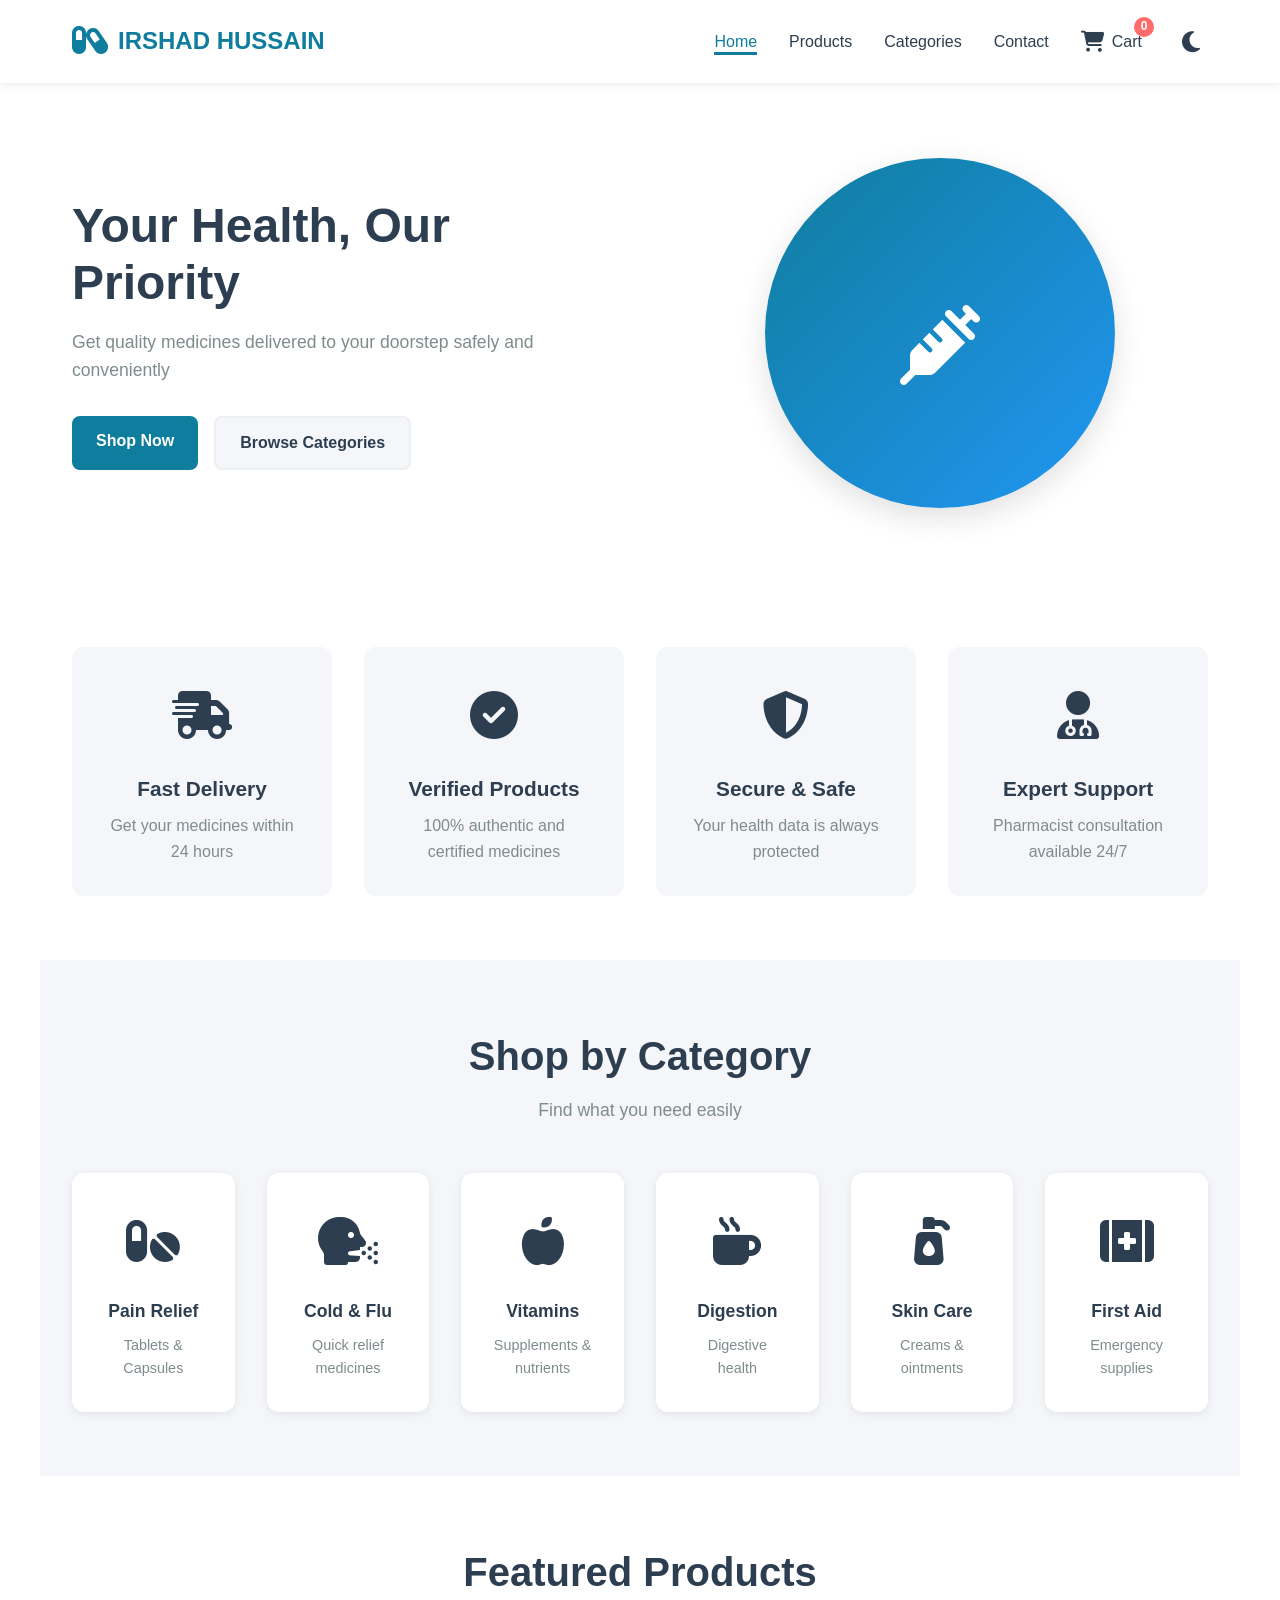
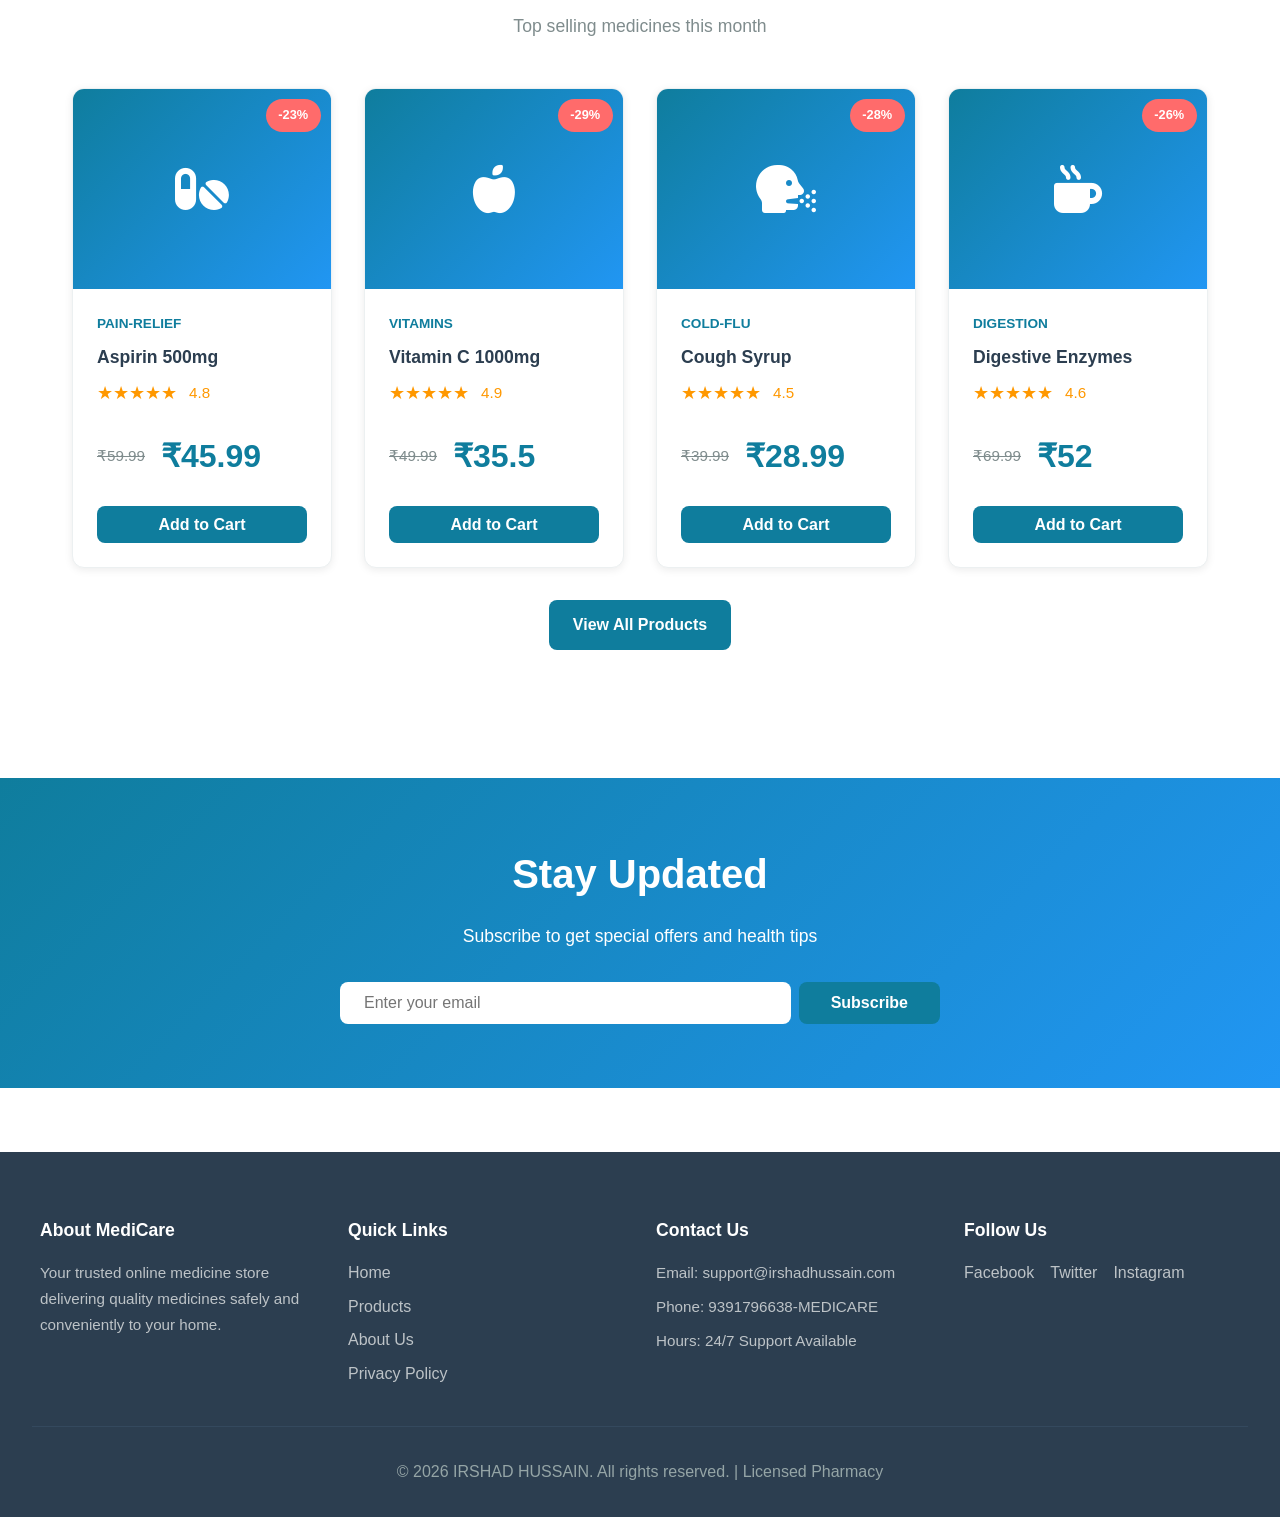
==== commit 879b5a7d: "Merge pull request #8 from Satyam00915/master .." ====
--- a/index.html
+++ b/index.html
@@ -3,33 +3,52 @@
 <head>
     <meta charset="UTF-8">
     <meta name="viewport" content="width=device-width, initial-scale=1.0">
-    <title>IRSHAD HUSSAIN - Online Medicine Store</title>
-    <meta name="description" content="Your trusted online medicine store delivering quality medicines safely and conveniently to your doorstep.">
+    <title>IRSHAAD HUSSAIN - Online Medicine Store</title>
+    <link rel="stylesheet" href="https://cdnjs.cloudflare.com/ajax/libs/font-awesome/6.5.1/css/all.min.css">
     <link rel="stylesheet" href="styles.css">
+    <script>
+        // Apply dark mode immediately to prevent flash
+        (function() {
+            var t = localStorage.getItem('theme');
+            if (t === 'dark') document.documentElement.setAttribute('data-theme', 'dark');
+        })();
+    </script>
 </head>
 <body>
     <!-- Navigation -->
     <nav class="navbar">
         <div class="nav-container">
             <div class="nav-logo">
-                <span class="logo-icon">💊</span>
+                <span class="logo-icon"><i class="fas fa-capsules"></i></span>
                 <a href="index.html">IRSHAD HUSSAIN</a>
             </div>
             <ul class="nav-menu">
-                <li class="nav-item"><a href="index.html" class="nav-link active">Home</a></li>
-                <li class="nav-item"><a href="products.html" class="nav-link">Products</a></li>
-                <li class="nav-item"><a href="about.html" class="nav-link">About</a></li>
-                <li class="nav-item"><a href="contact.html" class="nav-link">Contact</a></li>
+                <li class="nav-item">
+                    <a href="index.html" class="nav-link active">Home</a>
+                </li>
+                <li class="nav-item">
+                    <a href="products.html" class="nav-link">Products</a>
+                </li>
+                <li class="nav-item">
+                    <a href="#categories" class="nav-link">Categories</a>
+                </li>
+                <li class="nav-item">
+                    <a href="#contact" class="nav-link">Contact</a>
+                </li>
                 <li class="nav-item">
                     <a href="cart.html" class="nav-link cart-link">
-                        <span class="cart-icon">🛒</span>
+                        <span class="cart-icon"><i class="fas fa-shopping-cart"></i></span>
                         Cart <span class="cart-count">0</span>
                     </a>
                 </li>
-                <li class="nav-item"><button class="dark-toggle" title="Toggle Dark Mode">🌙</button></li>
+                <li class="nav-item">
+                    <button class="theme-toggle" id="themeToggle" title="Toggle Dark Mode"><i class="fas fa-moon"></i></button>
+                </li>
             </ul>
             <div class="hamburger" onclick="toggleMenu()">
-                <span></span><span></span><span></span>
+                <span></span>
+                <span></span>
+                <span></span>
             </div>
         </div>
     </nav>
@@ -37,16 +56,16 @@
     <!-- Hero Section -->
     <section class="hero">
         <div class="hero-content">
-            <h1><span id="typewriter">Your Health, Our Priority</span></h1>
-            <p>Get quality medicines delivered to your doorstep safely and conveniently. Trusted by thousands of customers across India.</p>
+            <h1>Your Health, Our Priority</h1>
+            <p>Get quality medicines delivered to your doorstep safely and conveniently</p>
             <div class="hero-buttons">
-                <a href="products.html" class="btn btn-primary">🛒 Shop Now</a>
-                <a href="about.html" class="btn btn-secondary">Learn More</a>
+                <a href="products.html" class="btn btn-primary">Shop Now</a>
+                <a href="#categories" class="btn btn-secondary">Browse Categories</a>
             </div>
         </div>
         <div class="hero-image">
             <div class="hero-circle">
-                <span class="hero-emoji">💉</span>
+                <span class="hero-emoji"><i class="fas fa-syringe" style="font-size: 80px; color: #fff;"></i></span>
             </div>
         </div>
     </section>
@@ -54,46 +73,24 @@
     <!-- Features Section -->
     <section class="features">
         <div class="feature-card">
-            <div class="feature-icon">🚚</div>
+            <div class="feature-icon"><i class="fas fa-truck-fast"></i></div>
             <h3>Fast Delivery</h3>
             <p>Get your medicines within 24 hours</p>
         </div>
         <div class="feature-card">
-            <div class="feature-icon">✅</div>
+            <div class="feature-icon"><i class="fas fa-circle-check"></i></div>
             <h3>Verified Products</h3>
             <p>100% authentic and certified medicines</p>
         </div>
         <div class="feature-card">
-            <div class="feature-icon">🛡️</div>
+            <div class="feature-icon"><i class="fas fa-shield-halved"></i></div>
             <h3>Secure & Safe</h3>
             <p>Your health data is always protected</p>
         </div>
         <div class="feature-card">
-            <div class="feature-icon">👨‍⚕️</div>
+            <div class="feature-icon"><i class="fas fa-user-doctor"></i></div>
             <h3>Expert Support</h3>
             <p>Pharmacist consultation available 24/7</p>
-        </div>
-    </section>
-
-    <!-- Stats Section -->
-    <section class="stats-section">
-        <div class="stats-grid">
-            <div class="stat-item">
-                <span class="stat-number" data-target="15000" data-suffix="+">0</span>
-                <span class="stat-label">Happy Customers</span>
-            </div>
-            <div class="stat-item">
-                <span class="stat-number" data-target="500" data-suffix="+">0</span>
-                <span class="stat-label">Products Available</span>
-            </div>
-            <div class="stat-item">
-                <span class="stat-number" data-target="50000" data-suffix="+">0</span>
-                <span class="stat-label">Orders Delivered</span>
-            </div>
-            <div class="stat-item">
-                <span class="stat-number" data-target="24" data-suffix="/7">0</span>
-                <span class="stat-label">Support Available</span>
-            </div>
         </div>
     </section>
 
@@ -105,32 +102,32 @@
         </div>
         <div class="categories-grid">
             <div class="category-card" onclick="filterProducts('pain-relief')">
-                <div class="category-icon">💊</div>
+                <div class="category-icon"><i class="fas fa-pills"></i></div>
                 <h3>Pain Relief</h3>
                 <p>Tablets & Capsules</p>
             </div>
             <div class="category-card" onclick="filterProducts('cold-flu')">
-                <div class="category-icon">🤧</div>
+                <div class="category-icon"><i class="fas fa-head-side-cough"></i></div>
                 <h3>Cold & Flu</h3>
                 <p>Quick relief medicines</p>
             </div>
             <div class="category-card" onclick="filterProducts('vitamins')">
-                <div class="category-icon">🥗</div>
+                <div class="category-icon"><i class="fas fa-apple-whole"></i></div>
                 <h3>Vitamins</h3>
                 <p>Supplements & nutrients</p>
             </div>
             <div class="category-card" onclick="filterProducts('digestion')">
-                <div class="category-icon">🫖</div>
+                <div class="category-icon"><i class="fas fa-mug-hot"></i></div>
                 <h3>Digestion</h3>
                 <p>Digestive health</p>
             </div>
             <div class="category-card" onclick="filterProducts('skin-care')">
-                <div class="category-icon">🧴</div>
+                <div class="category-icon"><i class="fas fa-pump-soap"></i></div>
                 <h3>Skin Care</h3>
                 <p>Creams & ointments</p>
             </div>
             <div class="category-card" onclick="filterProducts('first-aid')">
-                <div class="category-icon">🩹</div>
+                <div class="category-icon"><i class="fas fa-kit-medical"></i></div>
                 <h3>First Aid</h3>
                 <p>Emergency supplies</p>
             </div>
@@ -143,9 +140,11 @@
             <h2>Featured Products</h2>
             <p>Top selling medicines this month</p>
         </div>
-        <div class="products-grid" id="featuredProducts"></div>
+        <div class="products-grid" id="featuredProducts">
+            <!-- Products will be loaded by JavaScript -->
+        </div>
         <div class="view-all">
-            <a href="products.html" class="btn btn-primary">View All Products →</a>
+            <a href="products.html" class="btn btn-primary">View All Products</a>
         </div>
     </section>
 
@@ -154,10 +153,10 @@
         <div class="newsletter-content">
             <h2>Stay Updated</h2>
             <p>Subscribe to get special offers and health tips</p>
-            <form class="newsletter-form" onsubmit="subscribeNewsletter(event)">
+            <div class="newsletter-form">
                 <input type="email" placeholder="Enter your email" required>
                 <button class="btn btn-primary">Subscribe</button>
-            </form>
+            </div>
         </div>
     </section>
 
@@ -165,7 +164,7 @@
     <footer class="footer" id="contact">
         <div class="footer-content">
             <div class="footer-section">
-                <h4>About IRSHAD HUSSAIN</h4>
+                <h4>About MediCare</h4>
                 <p>Your trusted online medicine store delivering quality medicines safely and conveniently to your home.</p>
             </div>
             <div class="footer-section">
@@ -173,23 +172,22 @@
                 <ul>
                     <li><a href="index.html">Home</a></li>
                     <li><a href="products.html">Products</a></li>
-                    <li><a href="about.html">About Us</a></li>
-                    <li><a href="contact.html">Contact Us</a></li>
+                    <li><a href="#">About Us</a></li>
+                    <li><a href="#">Privacy Policy</a></li>
                 </ul>
             </div>
             <div class="footer-section">
                 <h4>Contact Us</h4>
                 <p>Email: support@irshadhussain.com</p>
-                <p>Phone: 9391796638</p>
+                <p>Phone: 9391796638-MEDICARE</p>
                 <p>Hours: 24/7 Support Available</p>
             </div>
             <div class="footer-section">
                 <h4>Follow Us</h4>
                 <div class="social-links">
-                    <a href="#">FB</a>
-                    <a href="#">TW</a>
-                    <a href="#">IG</a>
-                    <a href="#">YT</a>
+                    <a href="#">Facebook</a>
+                    <a href="#">Twitter</a>
+                    <a href="#">Instagram</a>
                 </div>
             </div>
         </div>
@@ -198,9 +196,9 @@
         </div>
     </footer>
 
-    <!-- Back to Top -->
-    <button class="back-to-top" title="Back to Top">↑</button>
-
+    <button id="backToTop" title="Back to Top"><i class="fas fa-arrow-up"></i></button>
+
+    <script src="https://code.jquery.com/jquery-3.7.0.min.js"></script>
     <script src="script.js"></script>
 </body>
 </html>
--- a/styles.css
+++ b/styles.css
@@ -1,731 +1,1531 @@
-@import url('https://fonts.googleapis.com/css2?family=Inter:wght@300;400;500;600;700;800;900&display=swap');
-
-/* ========== CSS Variables ========== */
-* { margin: 0; padding: 0; box-sizing: border-box; }
+/* ========== Global Styles ========== */
+* {
+    margin: 0;
+    padding: 0;
+    box-sizing: border-box;
+}
 
 :root {
-    --primary: #0ea5a0;
-    --primary-dark: #0b7c78;
-    --primary-light: #14d4ce;
-    --secondary: #6366f1;
-    --accent: #f43f5e;
-    --success: #22c55e;
-    --warning: #f59e0b;
-    --bg-primary: #ffffff;
-    --bg-secondary: #f0f9ff;
-    --bg-card: rgba(255,255,255,0.85);
-    --bg-glass: rgba(255,255,255,0.6);
-    --text-primary: #0f172a;
-    --text-secondary: #64748b;
-    --text-muted: #94a3b8;
-    --border: #e2e8f0;
-    --shadow-sm: 0 1px 3px rgba(0,0,0,0.06);
-    --shadow: 0 4px 16px rgba(0,0,0,0.08);
-    --shadow-lg: 0 12px 40px rgba(0,0,0,0.12);
-    --shadow-glow: 0 0 30px rgba(14,165,160,0.2);
-    --radius: 12px;
-    --radius-lg: 20px;
-    --transition: all 0.3s cubic-bezier(0.4,0,0.2,1);
-}
-
-/* ========== Dark Mode ========== */
-body.dark-mode {
-    --bg-primary: #0f172a;
-    --bg-secondary: #1e293b;
-    --bg-card: rgba(30,41,59,0.85);
-    --bg-glass: rgba(15,23,42,0.7);
-    --text-primary: #f1f5f9;
-    --text-secondary: #94a3b8;
-    --text-muted: #64748b;
-    --border: #334155;
-    --shadow-sm: 0 1px 3px rgba(0,0,0,0.3);
-    --shadow: 0 4px 16px rgba(0,0,0,0.3);
-    --shadow-lg: 0 12px 40px rgba(0,0,0,0.4);
-}
-
-html { scroll-behavior: smooth; }
+    --primary-color: #0f7d9d;
+    --secondary-color: #2196f3;
+    --accent-color: #ff6b6b;
+    --success-color: #4caf50;
+    --warning-color: #ff9800;
+    --danger-color: #f44336;
+    --light-bg: #f5f6fa;
+    --white: #ffffff;
+    --text-dark: #2c3e50;
+    --text-light: #7f8c8d;
+    --border-color: #ecf0f1;
+    --shadow: 0 2px 8px rgba(0, 0, 0, 0.08);
+    --shadow-lg: 0 10px 30px rgba(0, 0, 0, 0.12);
+    --transition: all 0.3s ease;
+}
+
+[data-theme="dark"] {
+    --light-bg: #1a1a2e;
+    --white: #16213e;
+    --text-dark: #e0e0e0;
+    --text-light: #a0a0a0;
+    --border-color: #2a2a4a;
+    --shadow: 0 2px 8px rgba(0, 0, 0, 0.5);
+    --shadow-lg: 0 10px 30px rgba(0, 0, 0, 0.7);
+}
+
+[data-theme="dark"] .page-header,
+[data-theme="dark"] .newsletter {
+    color: #ffffff;
+}
+
+[data-theme="dark"] .page-header h1,
+[data-theme="dark"] .page-header p,
+[data-theme="dark"] .newsletter-content h2,
+[data-theme="dark"] .newsletter-content p {
+    color: #ffffff;
+}
+
+[data-theme="dark"] .footer {
+    background-color: #0a0a1a;
+}
+
+[data-theme="dark"] .footer-section h4 {
+    color: #ffffff;
+}
+
+[data-theme="dark"] .cart-count {
+    color: #ffffff;
+}
+
+[data-theme="dark"] .search-input,
+[data-theme="dark"] .sort-select,
+[data-theme="dark"] .promo-code input,
+[data-theme="dark"] .newsletter-form input,
+[data-theme="dark"] .quantity-selector input {
+    background-color: #1a1a2e;
+    color: #e0e0e0;
+    border-color: #2a2a4a;
+}
+
+[data-theme="dark"] .quantity-selector button {
+    background-color: #1a1a2e;
+    color: #e0e0e0;
+}
+
+html {
+    scroll-behavior: smooth;
+}
 
 body {
-    font-family: 'Inter', system-ui, sans-serif;
-    color: var(--text-primary);
-    background: var(--bg-primary);
+    font-family: 'Segoe UI', Tahoma, Geneva, Verdana, sans-serif;
+    color: var(--text-dark);
+    background-color: var(--white);
     line-height: 1.6;
-    overflow-x: hidden;
-    transition: background 0.4s, color 0.4s;
-}
-
-/* ========== Scrollbar ========== */
-::-webkit-scrollbar { width: 8px; }
-::-webkit-scrollbar-track { background: var(--bg-secondary); }
-::-webkit-scrollbar-thumb { background: var(--primary); border-radius: 4px; }
+}
 
 /* ========== Navigation ========== */
 .navbar {
-    background: var(--bg-glass);
-    backdrop-filter: blur(20px);
-    -webkit-backdrop-filter: blur(20px);
-    border-bottom: 1px solid var(--border);
-    position: sticky; top: 0; z-index: 1000;
+    background-color: var(--white);
+    box-shadow: var(--shadow);
+    position: sticky;
+    top: 0;
+    z-index: 1000;
+}
+
+.nav-container {
+    max-width: 1200px;
+    margin: 0 auto;
+    padding: 1rem 2rem;
+    display: flex;
+    justify-content: space-between;
+    align-items: center;
+}
+
+.nav-logo {
+    display: flex;
+    align-items: center;
+    gap: 10px;
+    font-size: 1.5rem;
+    font-weight: 700;
+    color: var(--primary-color);
+    text-decoration: none;
+}
+
+.nav-logo a {
+    color: var(--primary-color);
+    text-decoration: none;
+}
+
+.logo-icon {
+    font-size: 2rem;
+}
+
+.nav-menu {
+    display: flex;
+    list-style: none;
+    gap: 2rem;
+    align-items: center;
+}
+
+.nav-link {
+    color: var(--text-dark);
+    text-decoration: none;
+    font-weight: 500;
     transition: var(--transition);
-}
-.nav-container {
-    max-width: 1200px; margin: 0 auto; padding: 0.8rem 2rem;
-    display: flex; justify-content: space-between; align-items: center;
-}
-.nav-logo { display: flex; align-items: center; gap: 10px; }
-.nav-logo a {
-    font-size: 1.4rem; font-weight: 800; color: var(--primary);
-    text-decoration: none; letter-spacing: -0.5px;
-}
-.logo-icon { font-size: 1.8rem; }
-.nav-menu { display: flex; list-style: none; gap: 0.5rem; align-items: center; }
-.nav-link {
-    color: var(--text-secondary); text-decoration: none; font-weight: 500;
-    padding: 0.5rem 1rem; border-radius: 8px; transition: var(--transition); position: relative;
-}
-.nav-link:hover { color: var(--primary); background: rgba(14,165,160,0.08); }
-.nav-link.active { color: var(--primary); background: rgba(14,165,160,0.1); font-weight: 600; }
-.cart-link { display: flex; align-items: center; gap: 6px; position: relative; }
-.cart-icon { font-size: 1.2rem; }
+    position: relative;
+}
+
+.nav-link:hover,
+.nav-link.active {
+    color: var(--primary-color);
+}
+
+.nav-link.active::after {
+    content: '';
+    position: absolute;
+    bottom: -5px;
+    left: 0;
+    width: 100%;
+    height: 3px;
+    background-color: var(--primary-color);
+}
+
+.cart-link {
+    display: flex;
+    align-items: center;
+    gap: 8px;
+    position: relative;
+}
+
+.cart-icon {
+    font-size: 1.3rem;
+}
+
 .cart-count {
-    position: absolute; top: -4px; right: -8px;
-    background: var(--accent); color: #fff; border-radius: 50%;
-    width: 20px; height: 20px; display: flex; align-items: center;
-    justify-content: center; font-size: 0.7rem; font-weight: 700;
-    animation: pulse-badge 2s infinite;
-}
-@keyframes pulse-badge { 0%,100%{transform:scale(1)} 50%{transform:scale(1.15)} }
-
-.dark-toggle {
-    background: var(--bg-card); border: 1px solid var(--border);
-    padding: 0.45rem 0.7rem; border-radius: 8px; cursor: pointer;
-    font-size: 1.1rem; transition: var(--transition); display: flex; align-items: center;
-}
-.dark-toggle:hover { background: var(--primary); color: #fff; border-color: var(--primary); }
-
-.hamburger { display: none; flex-direction: column; cursor: pointer; gap: 5px; z-index: 1001; }
+    position: absolute;
+    top: -8px;
+    right: -12px;
+    background-color: var(--accent-color);
+    color: var(--white);
+    border-radius: 50%;
+    width: 20px;
+    height: 20px;
+    display: flex;
+    align-items: center;
+    justify-content: center;
+    font-size: 0.75rem;
+    font-weight: 700;
+}
+
+.hamburger {
+    display: none;
+    flex-direction: column;
+    cursor: pointer;
+    gap: 5px;
+}
+
 .hamburger span {
-    width: 24px; height: 2.5px; background: var(--text-primary);
-    border-radius: 2px; transition: var(--transition);
-}
-.hamburger.active span:nth-child(1) { transform: rotate(45deg) translate(5px,5px); }
-.hamburger.active span:nth-child(2) { opacity: 0; }
-.hamburger.active span:nth-child(3) { transform: rotate(-45deg) translate(5px,-5px); }
+    width: 25px;
+    height: 3px;
+    background-color: var(--text-dark);
+    border-radius: 2px;
+    transition: var(--transition);
+}
 
 /* ========== Buttons ========== */
 .btn {
-    padding: 0.7rem 1.6rem; border: none; border-radius: 10px;
-    font-size: 0.95rem; font-weight: 600; cursor: pointer;
-    transition: var(--transition); text-decoration: none;
-    display: inline-flex; align-items: center; justify-content: center; gap: 8px;
-    font-family: inherit;
-}
+    padding: 0.75rem 1.5rem;
+    border: none;
+    border-radius: 8px;
+    font-size: 1rem;
+    font-weight: 600;
+    cursor: pointer;
+    transition: var(--transition);
+    text-decoration: none;
+    display: inline-block;
+    text-align: center;
+}
+
 .btn-primary {
-    background: linear-gradient(135deg, var(--primary), var(--primary-dark));
-    color: #fff; box-shadow: 0 4px 15px rgba(14,165,160,0.3);
-}
-.btn-primary:hover { transform: translateY(-2px); box-shadow: var(--shadow-glow); filter: brightness(1.1); }
+    background-color: var(--primary-color);
+    color: var(--white);
+}
+
+.btn-primary:hover {
+    background-color: #0a5a75;
+    transform: translateY(-2px);
+    box-shadow: var(--shadow-lg);
+}
+
 .btn-secondary {
-    background: var(--bg-card); color: var(--text-primary);
-    border: 1.5px solid var(--border);
-}
-.btn-secondary:hover { border-color: var(--primary); color: var(--primary); transform: translateY(-2px); }
+    background-color: var(--light-bg);
+    color: var(--text-dark);
+    border: 2px solid var(--border-color);
+}
+
+.btn-secondary:hover {
+    background-color: var(--border-color);
+    transform: translateY(-2px);
+}
 
 /* ========== Hero Section ========== */
 .hero {
-    display: grid; grid-template-columns: 1fr 1fr; align-items: center;
-    gap: 4rem; padding: 5rem 2rem; max-width: 1200px; margin: 0 auto; min-height: 520px;
-}
+    display: grid;
+    grid-template-columns: 1fr 1fr;
+    align-items: center;
+    gap: 4rem;
+    padding: 4rem 2rem;
+    max-width: 1200px;
+    margin: 0 auto;
+    min-height: 500px;
+}
+
 .hero-content h1 {
-    font-size: 3.2rem; font-weight: 900; color: var(--text-primary);
-    margin-bottom: 1rem; line-height: 1.15; letter-spacing: -1px;
-}
-.hero-content h1 .highlight { color: var(--primary); }
-.hero-content p { font-size: 1.15rem; color: var(--text-secondary); margin-bottom: 2rem; line-height: 1.7; }
-.hero-buttons { display: flex; gap: 1rem; flex-wrap: wrap; }
-.hero-image { display: flex; justify-content: center; align-items: center; }
+    font-size: 3rem;
+    color: var(--text-dark);
+    margin-bottom: 1rem;
+    line-height: 1.2;
+}
+
+.hero-content p {
+    font-size: 1.1rem;
+    color: var(--text-light);
+    margin-bottom: 2rem;
+}
+
+.hero-buttons {
+    display: flex;
+    gap: 1rem;
+    flex-wrap: wrap;
+}
+
+.hero-image {
+    display: flex;
+    justify-content: center;
+    align-items: center;
+}
+
 .hero-circle {
-    width: 360px; height: 360px;
-    background: linear-gradient(135deg, var(--primary) 0%, var(--secondary) 100%);
-    border-radius: 50%; display: flex; align-items: center; justify-content: center;
-    font-size: 120px; box-shadow: 0 20px 60px rgba(14,165,160,0.25);
-    animation: float 6s ease-in-out infinite; position: relative;
-}
-.hero-circle::after {
-    content:''; position:absolute; inset:-15px; border-radius:50%;
-    border:2px dashed rgba(14,165,160,0.3); animation: spin 20s linear infinite;
-}
-@keyframes float { 0%,100%{transform:translateY(0)} 50%{transform:translateY(-20px)} }
-@keyframes spin { to{transform:rotate(360deg)} }
-
-/* ========== Scroll Reveal ========== */
-.reveal { opacity: 0; transform: translateY(40px); transition: all 0.8s cubic-bezier(0.4,0,0.2,1); }
-.reveal.visible { opacity: 1; transform: translateY(0); }
+    width: 350px;
+    height: 350px;
+    background: linear-gradient(135deg, var(--primary-color) 0%, var(--secondary-color) 100%);
+    border-radius: 50%;
+    display: flex;
+    align-items: center;
+    justify-content: center;
+    font-size: 120px;
+    box-shadow: var(--shadow-lg);
+}
 
 /* ========== Features Section ========== */
 .features {
-    display: grid; grid-template-columns: repeat(auto-fit, minmax(240px, 1fr));
-    gap: 1.5rem; padding: 4rem 2rem; max-width: 1200px; margin: 0 auto;
-}
+    display: grid;
+    grid-template-columns: repeat(auto-fit, minmax(250px, 1fr));
+    gap: 2rem;
+    padding: 4rem 2rem;
+    max-width: 1200px;
+    margin: 0 auto;
+}
+
 .feature-card {
-    text-align: center; padding: 2rem 1.5rem;
-    background: var(--bg-card); backdrop-filter: blur(10px);
-    border: 1px solid var(--border); border-radius: var(--radius-lg);
+    text-align: center;
+    padding: 2rem;
+    background-color: var(--light-bg);
+    border-radius: 12px;
     transition: var(--transition);
 }
-.feature-card:hover { transform: translateY(-8px); box-shadow: var(--shadow-lg); border-color: var(--primary); }
-.feature-icon { font-size: 2.8rem; margin-bottom: 1rem; }
-.feature-card h3 { font-size: 1.15rem; margin-bottom: 0.5rem; font-weight: 700; }
-.feature-card p { color: var(--text-secondary); font-size: 0.92rem; }
+
+.feature-card:hover {
+    transform: translateY(-5px);
+    box-shadow: var(--shadow-lg);
+    background-color: var(--white);
+}
+
+.feature-icon {
+    font-size: 3rem;
+    margin-bottom: 1rem;
+}
+
+.feature-card h3 {
+    font-size: 1.3rem;
+    margin-bottom: 0.5rem;
+    color: var(--text-dark);
+}
+
+.feature-card p {
+    color: var(--text-light);
+}
 
 /* ========== Section Header ========== */
-.section-header { text-align: center; margin-bottom: 3rem; }
-.section-header h2 { font-size: 2.2rem; font-weight: 800; margin-bottom: 0.5rem; letter-spacing: -0.5px; }
-.section-header p { font-size: 1.05rem; color: var(--text-secondary); }
-
-/* ========== Stats / Counters ========== */
-.stats-section { padding: 3rem 2rem; background: linear-gradient(135deg, var(--primary), var(--secondary)); }
-.stats-grid {
-    display: grid; grid-template-columns: repeat(auto-fit, minmax(180px,1fr));
-    gap: 2rem; max-width: 1000px; margin: 0 auto; text-align: center;
-}
-.stat-item { color: #fff; }
-.stat-number { font-size: 2.8rem; font-weight: 900; display: block; }
-.stat-label { font-size: 0.95rem; opacity: 0.85; margin-top: 0.3rem; }
-
-/* ========== Categories ========== */
-.categories { padding: 4rem 2rem; background: var(--bg-secondary); }
+.section-header {
+    text-align: center;
+    margin-bottom: 3rem;
+}
+
+.section-header h2 {
+    font-size: 2.5rem;
+    color: var(--text-dark);
+    margin-bottom: 0.5rem;
+}
+
+.section-header p {
+    font-size: 1.1rem;
+    color: var(--text-light);
+}
+
+/* ========== Categories Section ========== */
+.categories {
+    padding: 4rem 2rem;
+    background-color: var(--light-bg);
+    max-width: 1200px;
+    margin: 0 auto;
+}
+
 .categories-grid {
-    display: grid; grid-template-columns: repeat(auto-fit, minmax(160px,1fr));
-    gap: 1.5rem; max-width: 1200px; margin: 0 auto;
-}
+    display: grid;
+    grid-template-columns: repeat(auto-fit, minmax(150px, 1fr));
+    gap: 2rem;
+}
+
 .category-card {
-    background: var(--bg-card); backdrop-filter: blur(10px);
-    padding: 2rem 1rem; border-radius: var(--radius-lg); text-align: center;
-    cursor: pointer; transition: var(--transition);
-    border: 1px solid var(--border); box-shadow: var(--shadow-sm);
-}
+    background-color: var(--white);
+    padding: 2rem;
+    border-radius: 12px;
+    text-align: center;
+    cursor: pointer;
+    transition: var(--transition);
+    box-shadow: var(--shadow);
+}
+
 .category-card:hover {
-    transform: translateY(-8px) scale(1.02); box-shadow: var(--shadow-lg);
-    background: linear-gradient(135deg, var(--primary), var(--primary-dark)); color: #fff; border-color: transparent;
-}
-.category-icon { font-size: 2.8rem; margin-bottom: 0.8rem; }
-.category-card h3 { font-size: 1rem; margin-bottom: 0.3rem; font-weight: 700; }
-.category-card p { font-size: 0.85rem; color: var(--text-secondary); }
-.category-card:hover p { color: rgba(255,255,255,0.85); }
-
-/* ========== Products ========== */
-.featured-products { padding: 4rem 2rem; max-width: 1200px; margin: 0 auto; }
+    transform: translateY(-5px);
+    box-shadow: var(--shadow-lg);
+    background-color: var(--primary-color);
+    color: var(--white);
+}
+
+.category-icon {
+    font-size: 3rem;
+    margin-bottom: 1rem;
+}
+
+.category-card h3 {
+    font-size: 1.1rem;
+    margin-bottom: 0.5rem;
+}
+
+.category-card p {
+    font-size: 0.9rem;
+    color: var(--text-light);
+}
+
+.category-card:hover p {
+    color: var(--white);
+}
+
+/* ========== Featured Products ========== */
+.featured-products {
+    padding: 4rem 2rem;
+    max-width: 1200px;
+    margin: 0 auto;
+}
+
 .products-grid {
-    display: grid; grid-template-columns: repeat(auto-fill, minmax(240px,1fr));
-    gap: 1.5rem; margin-bottom: 2rem;
-}
+    display: grid;
+    grid-template-columns: repeat(auto-fill, minmax(220px, 1fr));
+    gap: 2rem;
+    margin-bottom: 2rem;
+}
+
 .product-card {
-    background: var(--bg-card); border-radius: var(--radius-lg); overflow: hidden;
-    transition: var(--transition); border: 1px solid var(--border);
+    background-color: var(--white);
+    border-radius: 12px;
+    overflow: hidden;
+    transition: var(--transition);
+    box-shadow: var(--shadow);
+    border: 1px solid var(--border-color);
+}
+
+.product-card:hover {
+    transform: translateY(-8px);
+    box-shadow: var(--shadow-lg);
+}
+
+.product-image {
+    width: 100%;
+    height: 200px;
+    background: linear-gradient(135deg, var(--primary-color) 0%, var(--secondary-color) 100%);
+    display: flex;
+    align-items: center;
+    justify-content: center;
+    font-size: 4rem;
     position: relative;
 }
-.product-card:hover { transform: translateY(-8px); box-shadow: var(--shadow-lg); }
-.product-image {
-    width: 100%; height: 200px;
-    background: linear-gradient(135deg, var(--primary) 0%, var(--secondary) 100%);
-    display: flex; align-items: center; justify-content: center;
-    font-size: 4rem; position: relative;
-}
+
 .product-badge {
-    position: absolute; top: 10px; right: 10px;
-    background: var(--accent); color: #fff; padding: 0.35rem 0.7rem;
-    border-radius: 20px; font-size: 0.78rem; font-weight: 700;
-}
-.product-wishlist {
-    position: absolute; top: 10px; left: 10px;
-    background: rgba(255,255,255,0.9); border: none; width: 36px; height: 36px;
-    border-radius: 50%; cursor: pointer; font-size: 1.1rem;
-    display: flex; align-items: center; justify-content: center;
-    transition: var(--transition); backdrop-filter: blur(10px);
-}
-.product-wishlist:hover { background: var(--accent); color: #fff; transform: scale(1.1); }
-.product-wishlist.active { background: var(--accent); color: #fff; }
-.product-info { padding: 1.2rem 1.3rem; }
+    position: absolute;
+    top: 10px;
+    right: 10px;
+    background-color: var(--accent-color);
+    color: var(--white);
+    padding: 0.4rem 0.8rem;
+    border-radius: 20px;
+    font-size: 0.8rem;
+    font-weight: 600;
+}
+
+.product-info {
+    padding: 1.5rem;
+}
+
 .product-category-tag {
-    color: var(--primary); font-size: 0.78rem; font-weight: 700;
-    text-transform: uppercase; margin-bottom: 0.4rem; letter-spacing: 0.5px;
-}
-.product-name { font-size: 1.05rem; font-weight: 700; margin-bottom: 0.4rem; }
-.product-rating { color: var(--warning); font-size: 0.85rem; margin-bottom: 0.8rem; }
-.product-price { display: flex; gap: 0.8rem; align-items: center; margin-bottom: 1rem; }
-.current-price { font-size: 1.35rem; font-weight: 800; color: var(--primary); }
-.original-price { color: var(--text-muted); text-decoration: line-through; font-size: 0.9rem; }
-.discount-badge { background: var(--accent); color: #fff; padding: 0.25rem 0.5rem; border-radius: 4px; font-size: 0.8rem; font-weight: 700; }
-.product-card .btn { width: 100%; padding: 0.6rem; border-radius: 8px; }
-.product-card .card-actions { display: flex; gap: 0.5rem; }
-.product-card .card-actions .btn { flex: 1; }
-.product-card .btn-quick { background: var(--bg-secondary); color: var(--text-primary); border: 1px solid var(--border); }
-.product-card .btn-quick:hover { border-color: var(--primary); color: var(--primary); }
-.view-all { text-align: center; margin-top: 2rem; }
-
-/* ========== Quick View Modal ========== */
-.modal-overlay {
-    position: fixed; inset: 0; background: rgba(0,0,0,0.5); backdrop-filter: blur(4px);
-    z-index: 2000; display: none; align-items: center; justify-content: center;
-    opacity: 0; transition: opacity 0.3s;
-}
-.modal-overlay.active { display: flex; opacity: 1; }
-.modal-content {
-    background: var(--bg-primary); border-radius: var(--radius-lg);
-    max-width: 700px; width: 90%; max-height: 85vh; overflow-y: auto;
-    box-shadow: var(--shadow-lg); padding: 2rem; position: relative;
-    animation: modalSlideIn 0.3s ease;
-}
-@keyframes modalSlideIn { from{transform:translateY(30px);opacity:0} to{transform:translateY(0);opacity:1} }
-.modal-close {
-    position: absolute; top: 1rem; right: 1rem; background: var(--bg-secondary);
-    border: none; width: 36px; height: 36px; border-radius: 50%; cursor: pointer;
-    font-size: 1.2rem; display: flex; align-items: center; justify-content: center;
-    transition: var(--transition);
-}
-.modal-close:hover { background: var(--accent); color: #fff; }
-
-/* ========== Newsletter ========== */
+    color: var(--primary-color);
+    font-size: 0.85rem;
+    font-weight: 600;
+    text-transform: uppercase;
+    margin-bottom: 0.5rem;
+}
+
+.product-name {
+    font-size: 1.1rem;
+    font-weight: 600;
+    margin-bottom: 0.5rem;
+    color: var(--text-dark);
+}
+
+.product-rating {
+    color: var(--warning-color);
+    font-size: 0.9rem;
+    margin-bottom: 1rem;
+}
+
+.product-price {
+    display: flex;
+    gap: 1rem;
+    align-items: center;
+    margin-bottom: 1rem;
+}
+
+.current-price {
+    font-size: 1.5rem;
+    font-weight: 700;
+    color: var(--primary-color);
+}
+
+.original-price {
+    color: var(--text-light);
+    text-decoration: line-through;
+    font-size: 0.95rem;
+}
+
+.discount-badge {
+    background-color: var(--accent-color);
+    color: var(--white);
+    padding: 0.3rem 0.6rem;
+    border-radius: 4px;
+    font-size: 0.85rem;
+    font-weight: 600;
+}
+
+.product-card .btn {
+    width: 100%;
+    padding: 0.6rem;
+}
+
+.view-all {
+    text-align: center;
+    margin-top: 2rem;
+}
+
+/* ========== Newsletter Section ========== */
 .newsletter {
-    background: linear-gradient(135deg, var(--primary), var(--secondary));
-    color: #fff; padding: 4rem 2rem; margin: 4rem 0; position: relative; overflow: hidden;
-}
-.newsletter::before {
-    content:''; position:absolute; top:-50%; right:-20%; width:400px; height:400px;
-    background:rgba(255,255,255,0.05); border-radius:50%;
-}
-.newsletter-content { max-width: 600px; margin: 0 auto; text-align: center; position: relative; }
-.newsletter-content h2 { font-size: 2.2rem; margin-bottom: 0.8rem; font-weight: 800; }
-.newsletter-content p { font-size: 1.05rem; margin-bottom: 1.5rem; opacity: 0.9; }
-.newsletter-form { display: flex; gap: 0.5rem; }
+    background: linear-gradient(135deg, var(--primary-color) 0%, var(--secondary-color) 100%);
+    color: var(--white);
+    padding: 4rem 2rem;
+    margin: 4rem 0;
+}
+
+.newsletter-content {
+    max-width: 600px;
+    margin: 0 auto;
+    text-align: center;
+}
+
+.newsletter-content h2 {
+    font-size: 2.5rem;
+    margin-bottom: 1rem;
+}
+
+.newsletter-content p {
+    font-size: 1.1rem;
+    margin-bottom: 2rem;
+}
+
+.newsletter-form {
+    display: flex;
+    gap: 0.5rem;
+}
+
 .newsletter-form input {
-    flex: 1; padding: 0.8rem 1.2rem; border: none; border-radius: 10px;
-    font-size: 1rem; font-family: inherit; background: rgba(255,255,255,0.95);
-}
-.newsletter-form button { padding: 0.8rem 1.8rem; background: #fff; color: var(--primary); font-weight: 700; }
-.newsletter-form button:hover { background: var(--bg-secondary); }
+    flex: 1;
+    padding: 0.75rem 1.5rem;
+    border: none;
+    border-radius: 8px;
+    font-size: 1rem;
+}
+
+.newsletter-form button {
+    padding: 0.75rem 2rem;
+}
 
 /* ========== Page Header ========== */
 .page-header {
-    background: linear-gradient(135deg, var(--primary), var(--secondary));
-    color: #fff; padding: 3.5rem 2rem; text-align: center; position: relative; overflow: hidden;
-}
-.page-header::after {
-    content:''; position:absolute; bottom:-40px; left:50%; transform:translateX(-50%);
-    width:140%; height:80px; background:var(--bg-primary); border-radius:50%;
-}
-.page-header h1 { font-size: 2.5rem; font-weight: 800; margin-bottom: 0.5rem; position: relative; z-index: 1; }
-.page-header p { font-size: 1.05rem; opacity: 0.9; position: relative; z-index: 1; }
+    background: linear-gradient(135deg, var(--primary-color) 0%, var(--secondary-color) 100%);
+    color: var(--white);
+    padding: 3rem 2rem;
+    text-align: center;
+}
+
+.page-header h1 {
+    font-size: 2.5rem;
+    margin-bottom: 0.5rem;
+}
+
+.page-header p {
+    font-size: 1.1rem;
+    opacity: 0.9;
+}
 
 /* ========== Products Page ========== */
-.products-section { max-width: 1200px; margin: 0 auto; padding: 3rem 2rem; }
-.products-container { display: grid; grid-template-columns: 250px 1fr; gap: 2rem; }
+.products-section {
+    max-width: 1200px;
+    margin: 0 auto;
+    padding: 3rem 2rem;
+}
+
+.products-container {
+    display: grid;
+    grid-template-columns: 250px 1fr;
+    gap: 2rem;
+}
+
 .filters-sidebar {
-    background: var(--bg-card); backdrop-filter: blur(10px); padding: 1.5rem;
-    border-radius: var(--radius-lg); height: fit-content; position: sticky; top: 90px;
-    border: 1px solid var(--border);
-}
-.filter-group { margin-bottom: 1.5rem; }
-.filter-group h3 { font-size: 1rem; margin-bottom: 0.8rem; font-weight: 700; }
-.checkbox { display: flex; align-items: center; gap: 0.5rem; margin-bottom: 0.6rem; cursor: pointer; font-size: 0.92rem; color: var(--text-primary); }
-.checkbox input[type="checkbox"] { cursor: pointer; width: 16px; height: 16px; accent-color: var(--primary); }
-.products-main { display: flex; flex-direction: column; }
-.products-toolbar { display: flex; gap: 1rem; margin-bottom: 2rem; flex-wrap: wrap; }
+    background-color: var(--light-bg);
+    padding: 2rem;
+    border-radius: 12px;
+    height: fit-content;
+    position: sticky;
+    top: 100px;
+}
+
+.filter-group {
+    margin-bottom: 2rem;
+}
+
+.filter-group h3 {
+    font-size: 1.1rem;
+    margin-bottom: 1rem;
+    color: var(--text-dark);
+}
+
+.checkbox {
+    display: flex;
+    align-items: center;
+    gap: 0.5rem;
+    margin-bottom: 0.75rem;
+    cursor: pointer;
+    color: var(--text-dark);
+}
+
+.checkbox input[type="checkbox"] {
+    cursor: pointer;
+    width: 18px;
+    height: 18px;
+}
+
+/* ========== Products Main ========== */
+.products-main {
+    display: flex;
+    flex-direction: column;
+}
+
+.products-toolbar {
+    display: flex;
+    gap: 1rem;
+    margin-bottom: 2rem;
+    flex-wrap: wrap;
+}
+
 .search-input {
-    flex: 1; padding: 0.7rem 1rem; border: 1.5px solid var(--border); border-radius: 10px;
-    font-size: 0.95rem; min-width: 200px; background: var(--bg-card); color: var(--text-primary);
-    font-family: inherit; transition: var(--transition);
-}
-.search-input:focus { outline: none; border-color: var(--primary); box-shadow: 0 0 0 3px rgba(14,165,160,0.1); }
+    flex: 1;
+    padding: 0.75rem 1rem;
+    border: 1px solid var(--border-color);
+    border-radius: 8px;
+    font-size: 1rem;
+    min-width: 200px;
+}
+
+.search-input:focus {
+    outline: none;
+    border-color: var(--primary-color);
+    box-shadow: 0 0 0 3px rgba(15, 125, 157, 0.1);
+}
+
 .sort-select {
-    padding: 0.7rem 1rem; border: 1.5px solid var(--border); border-radius: 10px;
-    background: var(--bg-card); cursor: pointer; font-size: 0.95rem;
-    color: var(--text-primary); font-family: inherit;
-}
-.pagination { display: flex; justify-content: center; gap: 0.5rem; margin-top: 3rem; }
+    padding: 0.75rem 1rem;
+    border: 1px solid var(--border-color);
+    border-radius: 8px;
+    background-color: var(--white);
+    cursor: pointer;
+    font-size: 1rem;
+    color: var(--text-dark);
+}
+
+.pagination {
+    display: flex;
+    justify-content: center;
+    gap: 0.5rem;
+    margin-top: 3rem;
+}
+
 .page-btn {
-    padding: 0.55rem 1rem; border: 1.5px solid var(--border); background: var(--bg-card);
-    cursor: pointer; border-radius: 8px; transition: var(--transition);
-    color: var(--text-primary); font-family: inherit;
-}
-.page-btn:hover, .page-btn.active { background: var(--primary); color: #fff; border-color: var(--primary); }
+    padding: 0.6rem 1rem;
+    border: 1px solid var(--border-color);
+    background-color: var(--white);
+    cursor: pointer;
+    border-radius: 6px;
+    transition: var(--transition);
+    color: var(--text-dark);
+}
+
+.page-btn:hover,
+.page-btn.active {
+    background-color: var(--primary-color);
+    color: var(--white);
+    border-color: var(--primary-color);
+}
 
 /* ========== Cart Page ========== */
-.cart-section { max-width: 1200px; margin: 0 auto; padding: 3rem 2rem; }
-.cart-container { display: grid; grid-template-columns: 1fr 350px; gap: 2rem; }
-.cart-items h2 { font-size: 1.6rem; margin-bottom: 1.5rem; font-weight: 800; }
+.cart-section {
+    max-width: 1200px;
+    margin: 0 auto;
+    padding: 3rem 2rem;
+}
+
+.cart-container {
+    display: grid;
+    grid-template-columns: 1fr 350px;
+    gap: 2rem;
+}
+
+.cart-items h2 {
+    font-size: 1.8rem;
+    margin-bottom: 1.5rem;
+    color: var(--text-dark);
+}
+
 .cart-item {
-    display: grid; grid-template-columns: 100px 1fr auto; gap: 1.2rem; padding: 1.2rem;
-    background: var(--bg-card); border: 1px solid var(--border);
-    border-radius: var(--radius); margin-bottom: 0.8rem; align-items: center;
+    display: grid;
+    grid-template-columns: 120px 1fr auto;
+    gap: 1.5rem;
+    padding: 1.5rem;
+    background-color: var(--light-bg);
+    border-radius: 8px;
+    margin-bottom: 1rem;
+    align-items: center;
+}
+
+.cart-item-image {
+    width: 120px;
+    height: 120px;
+    background: linear-gradient(135deg, var(--primary-color) 0%, var(--secondary-color) 100%);
+    border-radius: 8px;
+    display: flex;
+    align-items: center;
+    justify-content: center;
+    font-size: 3rem;
+}
+
+.cart-item-info h3 {
+    font-size: 1.1rem;
+    margin-bottom: 0.5rem;
+    color: var(--text-dark);
+}
+
+.cart-item-info p {
+    color: var(--text-light);
+    font-size: 0.9rem;
+    margin-bottom: 0.5rem;
+}
+
+.cart-item-details {
+    display: flex;
+    gap: 1.5rem;
+    font-size: 0.95rem;
+}
+
+.cart-item-details span {
+    color: var(--text-dark);
+    font-weight: 500;
+}
+
+.cart-item-actions {
+    display: flex;
+    flex-direction: column;
+    gap: 0.5rem;
+    text-align: right;
+}
+
+.quantity-selector {
+    display: flex;
+    gap: 0.5rem;
+    align-items: center;
+    border: 1px solid var(--border-color);
+    border-radius: 6px;
+    width: fit-content;
+}
+
+.quantity-selector button {
+    width: 30px;
+    height: 30px;
+    border: none;
+    background-color: var(--white);
+    cursor: pointer;
+    font-size: 1rem;
     transition: var(--transition);
 }
-.cart-item:hover { box-shadow: var(--shadow); }
-.cart-item-image {
-    width: 100px; height: 100px;
-    background: linear-gradient(135deg, var(--primary), var(--secondary));
-    border-radius: var(--radius); display: flex; align-items: center;
-    justify-content: center; font-size: 2.5rem;
-}
-.cart-item-info h3 { font-size: 1rem; margin-bottom: 0.3rem; font-weight: 700; }
-.cart-item-info p { color: var(--text-secondary); font-size: 0.85rem; margin-bottom: 0.3rem; }
-.cart-item-details { display: flex; gap: 1rem; font-size: 0.9rem; }
-.cart-item-details span { color: var(--primary); font-weight: 600; }
-.cart-item-actions { display: flex; flex-direction: column; gap: 0.5rem; text-align: right; }
-.quantity-selector {
-    display: flex; gap: 0; align-items: center;
-    border: 1.5px solid var(--border); border-radius: 8px; overflow: hidden; width: fit-content;
-}
-.quantity-selector button {
-    width: 32px; height: 32px; border: none; background: var(--bg-secondary);
-    cursor: pointer; font-size: 1rem; transition: var(--transition); font-family: inherit;
-}
-.quantity-selector button:hover { background: var(--primary); color: #fff; }
+
+.quantity-selector button:hover {
+    background-color: var(--light-bg);
+}
+
 .quantity-selector input {
-    width: 44px; border: none; text-align: center; font-size: 0.95rem;
-    background: var(--bg-card); color: var(--text-primary); font-family: inherit;
-}
+    width: 50px;
+    border: none;
+    text-align: center;
+    font-size: 1rem;
+}
+
 .remove-btn {
-    padding: 0.45rem 0.8rem; background: rgba(244,63,94,0.1); color: var(--accent);
-    border: 1px solid rgba(244,63,94,0.2); border-radius: 6px; cursor: pointer;
-    font-size: 0.82rem; transition: var(--transition); font-family: inherit; font-weight: 600;
-}
-.remove-btn:hover { background: var(--accent); color: #fff; }
-.empty-cart { text-align: center; padding: 4rem 2rem; background: var(--bg-secondary); border-radius: var(--radius-lg); }
-.empty-icon { font-size: 4rem; margin-bottom: 1rem; }
-.empty-cart h3 { font-size: 1.4rem; margin-bottom: 0.5rem; font-weight: 700; }
-.empty-cart p { color: var(--text-secondary); margin-bottom: 2rem; }
+    padding: 0.5rem 1rem;
+    background-color: var(--accent-color);
+    color: var(--white);
+    border: none;
+    border-radius: 6px;
+    cursor: pointer;
+    font-size: 0.85rem;
+    transition: var(--transition);
+}
+
+.remove-btn:hover {
+    background-color: #d32f2f;
+}
+
+.empty-cart {
+    text-align: center;
+    padding: 4rem 2rem;
+    background-color: var(--light-bg);
+    border-radius: 12px;
+}
+
+.empty-icon {
+    font-size: 5rem;
+    margin-bottom: 1rem;
+}
+
+.empty-cart h3 {
+    font-size: 1.5rem;
+    margin-bottom: 0.5rem;
+    color: var(--text-dark);
+}
+
+.empty-cart p {
+    color: var(--text-light);
+    margin-bottom: 2rem;
+}
 
 /* ========== Cart Summary ========== */
-.cart-summary { display: flex; flex-direction: column; gap: 1.2rem; }
+.cart-summary {
+    display: flex;
+    flex-direction: column;
+    gap: 1.5rem;
+}
+
 .summary-card {
-    background: var(--bg-card); border: 1px solid var(--border);
-    border-radius: var(--radius-lg); padding: 1.5rem;
-}
-.summary-card h3 { font-size: 1.2rem; margin-bottom: 1.2rem; font-weight: 800; }
-.summary-row { display: flex; justify-content: space-between; margin-bottom: 0.8rem; font-size: 0.95rem; }
-.summary-row.summary-total { font-size: 1.2rem; font-weight: 800; color: var(--primary); }
-.promo-code { display: flex; gap: 0.5rem; margin: 1.2rem 0; }
+    background-color: var(--white);
+    border: 1px solid var(--border-color);
+    border-radius: 12px;
+    padding: 2rem;
+}
+
+.summary-card h3 {
+    font-size: 1.3rem;
+    margin-bottom: 1.5rem;
+    color: var(--text-dark);
+}
+
+.summary-row {
+    display: flex;
+    justify-content: space-between;
+    margin-bottom: 1rem;
+    color: var(--text-dark);
+}
+
+.summary-row.summary-total {
+    font-size: 1.3rem;
+    font-weight: 700;
+    color: var(--primary-color);
+}
+
+.promo-code {
+    display: flex;
+    gap: 0.5rem;
+    margin: 1.5rem 0;
+}
+
 .promo-code input {
-    flex: 1; padding: 0.65rem; border: 1.5px solid var(--border);
-    border-radius: 8px; font-size: 0.9rem; background: var(--bg-card);
-    color: var(--text-primary); font-family: inherit;
-}
-.promo-code button { padding: 0.65rem 1rem; }
-.summary-card .btn { width: 100%; margin-bottom: 0.6rem; }
+    flex: 1;
+    padding: 0.75rem;
+    border: 1px solid var(--border-color);
+    border-radius: 6px;
+    font-size: 0.9rem;
+}
+
+.promo-code button {
+    padding: 0.75rem 1rem;
+}
+
+.summary-card .btn {
+    width: 100%;
+    margin-bottom: 0.75rem;
+}
+
 .info-card {
-    background: var(--bg-card); border: 1px solid var(--border);
-    border-radius: var(--radius-lg); padding: 1.2rem;
-}
-.info-card h4 { font-size: 0.95rem; margin-bottom: 0.5rem; font-weight: 700; }
-.info-card p { color: var(--text-secondary); font-size: 0.85rem; }
+    background-color: var(--light-bg);
+    border-radius: 12px;
+    padding: 1.5rem;
+}
+
+.info-card h4 {
+    font-size: 1rem;
+    margin-bottom: 0.75rem;
+    color: var(--text-dark);
+}
+
+.info-card p {
+    color: var(--text-light);
+    font-size: 0.9rem;
+}
 
 /* ========== Product Detail ========== */
 .breadcrumb {
-    max-width: 1200px; margin: 0 auto; padding: 1.2rem 2rem;
-    display: flex; gap: 0.5rem; align-items: center; font-size: 0.88rem; color: var(--text-muted);
-}
-.breadcrumb a { color: var(--primary); text-decoration: none; font-weight: 500; }
-.breadcrumb a:hover { text-decoration: underline; }
-.product-detail { max-width: 1200px; margin: 0 auto; padding: 2rem; }
-.product-detail-container { display: grid; grid-template-columns: 1fr 1fr; gap: 3rem; }
-.product-image-section { display: flex; flex-direction: column; gap: 1rem; }
+    max-width: 1200px;
+    margin: 0 auto;
+    padding: 1.5rem 2rem;
+    display: flex;
+    gap: 0.5rem;
+    align-items: center;
+    font-size: 0.9rem;
+    color: var(--text-light);
+}
+
+.breadcrumb a {
+    color: var(--primary-color);
+    text-decoration: none;
+}
+
+.product-detail {
+    max-width: 1200px;
+    margin: 0 auto;
+    padding: 3rem 2rem;
+}
+
+.product-detail-container {
+    display: grid;
+    grid-template-columns: 1fr 1fr;
+    gap: 3rem;
+}
+
+.product-image-section {
+    display: flex;
+    flex-direction: column;
+    gap: 1rem;
+}
+
 .product-image-large {
-    width: 100%; height: 400px;
-    background: linear-gradient(135deg, var(--primary), var(--secondary));
-    border-radius: var(--radius-lg); display: flex; align-items: center;
-    justify-content: center; font-size: 5rem; box-shadow: var(--shadow-lg);
-}
-.image-placeholder { font-size: 6rem; }
-.product-thumbnails { display: grid; grid-template-columns: repeat(3,1fr); gap: 0.8rem; }
+    width: 100%;
+    height: 400px;
+    background: linear-gradient(135deg, var(--primary-color) 0%, var(--secondary-color) 100%);
+    border-radius: 12px;
+    display: flex;
+    align-items: center;
+    justify-content: center;
+    font-size: 5rem;
+    box-shadow: var(--shadow-lg);
+}
+
+.image-placeholder {
+    font-size: 6rem;
+}
+
+.product-thumbnails {
+    display: grid;
+    grid-template-columns: repeat(3, 1fr);
+    gap: 1rem;
+}
+
 .thumbnail {
-    width: 100%; height: 90px;
-    background: linear-gradient(135deg, var(--primary), var(--secondary));
-    border-radius: 10px; display: flex; align-items: center; justify-content: center;
-    font-size: 2.2rem; cursor: pointer; border: 3px solid transparent;
+    width: 100%;
+    height: 100px;
+    background: linear-gradient(135deg, var(--primary-color) 0%, var(--secondary-color) 100%);
+    border-radius: 8px;
+    display: flex;
+    align-items: center;
+    justify-content: center;
+    font-size: 2.5rem;
+    cursor: pointer;
+    border: 3px solid transparent;
     transition: var(--transition);
 }
-.thumbnail.active, .thumbnail:hover { border-color: var(--primary); }
-.product-category { color: var(--primary); font-size: 0.85rem; font-weight: 700; text-transform: uppercase; margin-bottom: 0.4rem; letter-spacing: 0.5px; }
-.product-info-section h1 { font-size: 1.8rem; font-weight: 800; margin-bottom: 1rem; }
-.product-rating { display: flex; align-items: center; gap: 0.6rem; margin-bottom: 1.2rem; font-size: 0.92rem; }
-.stars { color: var(--warning); font-size: 1rem; }
-.review-count { color: var(--text-muted); }
-.product-price { display: flex; align-items: center; gap: 1rem; margin-bottom: 1.2rem; }
-.product-availability { display: flex; gap: 1rem; align-items: center; margin-bottom: 1.2rem; }
-.availability-status { padding: 0.4rem 0.8rem; border-radius: 6px; font-weight: 700; font-size: 0.85rem; }
-.availability-status.in-stock { background: var(--success); color: #fff; }
-.stock-count { color: var(--text-muted); font-size: 0.9rem; }
-.product-options { margin-bottom: 1.5rem; }
-.option-group { display: flex; align-items: center; gap: 1rem; margin-bottom: 0.8rem; }
-.option-group label { font-weight: 600; min-width: 80px; }
-.product-actions { display: flex; gap: 0.8rem; margin-bottom: 1.5rem; }
-.product-actions .btn { flex: 1; padding: 0.8rem; }
-.product-meta { background: var(--bg-secondary); padding: 1.2rem; border-radius: 10px; margin-bottom: 1.2rem; }
-.meta-item { display: flex; justify-content: space-between; margin-bottom: 0.8rem; font-size: 0.9rem; }
-.meta-item:last-child { margin-bottom: 0; }
-.meta-item strong { font-weight: 700; }
-.meta-item span { color: var(--text-secondary); }
-.product-highlights { background: var(--bg-secondary); padding: 1.2rem; border-radius: 10px; }
-.product-highlights h4 { font-size: 1rem; margin-bottom: 0.8rem; font-weight: 700; }
-.product-highlights ul { list-style: none; }
-.product-highlights li { padding: 0.4rem 0; color: var(--text-primary); font-size: 0.92rem; }
+
+.thumbnail.active,
+.thumbnail:hover {
+    border-color: var(--primary-color);
+}
+
+/* ========== Product Info Section ========== */
+.product-category {
+    color: var(--primary-color);
+    font-size: 0.9rem;
+    font-weight: 600;
+    text-transform: uppercase;
+    margin-bottom: 0.5rem;
+}
+
+.product-info-section h1 {
+    font-size: 2rem;
+    color: var(--text-dark);
+    margin-bottom: 1rem;
+}
+
+.product-rating {
+    display: flex;
+    align-items: center;
+    gap: 0.75rem;
+    margin-bottom: 1.5rem;
+    font-size: 0.95rem;
+}
+
+.stars {
+    color: var(--warning-color);
+    font-size: 1.1rem;
+}
+
+.review-count {
+    color: var(--text-light);
+}
+
+.product-price {
+    display: flex;
+    align-items: center;
+    gap: 1rem;
+    margin-bottom: 1.5rem;
+}
+
+.original-price {
+    text-decoration: line-through;
+    color: var(--text-light);
+}
+
+.current-price {
+    font-size: 2rem;
+    font-weight: 700;
+    color: var(--primary-color);
+}
+
+.discount-badge {
+    background-color: var(--accent-color);
+    color: var(--white);
+    padding: 0.4rem 0.8rem;
+    border-radius: 6px;
+    font-weight: 600;
+}
+
+.product-availability {
+    display: flex;
+    gap: 1rem;
+    align-items: center;
+    margin-bottom: 1.5rem;
+}
+
+.availability-status {
+    padding: 0.5rem 1rem;
+    border-radius: 6px;
+    font-weight: 600;
+}
+
+.availability-status.in-stock {
+    background-color: var(--success-color);
+    color: var(--white);
+}
+
+.stock-count {
+    color: var(--text-light);
+    font-size: 0.95rem;
+}
+
+.product-options {
+    margin-bottom: 2rem;
+}
+
+.option-group {
+    display: flex;
+    align-items: center;
+    gap: 1.5rem;
+    margin-bottom: 1rem;
+}
+
+.option-group label {
+    font-weight: 600;
+    color: var(--text-dark);
+    min-width: 100px;
+}
+
+.quantity-selector {
+    display: flex;
+    gap: 0.5rem;
+    align-items: center;
+}
+
+.product-actions {
+    display: flex;
+    gap: 1rem;
+    margin-bottom: 2rem;
+}
+
+.product-actions .btn {
+    flex: 1;
+    padding: 1rem;
+}
+
+.product-meta {
+    background-color: var(--light-bg);
+    padding: 1.5rem;
+    border-radius: 8px;
+    margin-bottom: 1.5rem;
+}
+
+.meta-item {
+    display: flex;
+    justify-content: space-between;
+    margin-bottom: 1rem;
+    font-size: 0.95rem;
+}
+
+.meta-item:last-child {
+    margin-bottom: 0;
+}
+
+.meta-item strong {
+    color: var(--text-dark);
+}
+
+.meta-item span {
+    color: var(--text-light);
+}
+
+.product-highlights {
+    background-color: var(--light-bg);
+    padding: 1.5rem;
+    border-radius: 8px;
+}
+
+.product-highlights h4 {
+    font-size: 1rem;
+    margin-bottom: 1rem;
+    color: var(--text-dark);
+}
+
+.product-highlights ul {
+    list-style: none;
+}
+
+.product-highlights li {
+    padding: 0.5rem 0;
+    color: var(--text-dark);
+}
 
 /* ========== Product Tabs ========== */
-.product-tabs { max-width: 1200px; margin: 0 auto; padding: 2rem; }
-.tabs-header { display: flex; gap: 0.5rem; border-bottom: 2px solid var(--border); margin-bottom: 1.5rem; }
+.product-tabs {
+    max-width: 1200px;
+    margin: 0 auto;
+    padding: 3rem 2rem;
+}
+
+.tabs-header {
+    display: flex;
+    gap: 1rem;
+    border-bottom: 2px solid var(--border-color);
+    margin-bottom: 2rem;
+}
+
 .tab-button {
-    padding: 0.8rem 1.5rem; background: transparent; border: none; cursor: pointer;
-    font-size: 0.95rem; font-weight: 600; color: var(--text-muted);
-    position: relative; transition: var(--transition); font-family: inherit;
-}
-.tab-button.active { color: var(--primary); }
+    padding: 1rem 2rem;
+    background-color: transparent;
+    border: none;
+    cursor: pointer;
+    font-size: 1rem;
+    font-weight: 600;
+    color: var(--text-light);
+    position: relative;
+    transition: var(--transition);
+}
+
+.tab-button.active {
+    color: var(--primary-color);
+}
+
 .tab-button.active::after {
-    content:''; position:absolute; bottom:-2px; left:0; width:100%; height:2px;
-    background:var(--primary); border-radius: 2px;
-}
-.tab-pane { display: none; }
-.tab-pane.active { display: block; }
-.tab-pane h3 { font-size: 1.3rem; margin-bottom: 0.8rem; font-weight: 700; }
-.tab-pane p { color: var(--text-secondary); line-height: 1.8; margin-bottom: 0.8rem; }
-.tab-pane ol { margin-left: 1.5rem; color: var(--text-primary); }
-.tab-pane li { margin-bottom: 0.6rem; }
-.reviews-summary { background: var(--bg-secondary); padding: 1.5rem; border-radius: 10px; margin-bottom: 1.5rem; }
-.rating-stats { display: flex; gap: 2rem; }
-.stat { display: flex; flex-direction: column; gap: 0.3rem; }
-.stat-label { color: var(--text-muted); font-size: 0.85rem; }
-.stat-value { color: var(--primary); font-size: 1.3rem; font-weight: 800; }
-.reviews-list { display: flex; flex-direction: column; gap: 1rem; }
-.review-item { padding: 1.2rem; border: 1px solid var(--border); border-radius: 10px; background: var(--bg-card); }
-.review-header { display: flex; justify-content: space-between; align-items: center; margin-bottom: 0.8rem; }
-.review-header strong { font-weight: 700; }
-.review-rating { color: var(--warning); }
-.review-text { color: var(--text-secondary); line-height: 1.6; }
-.related-products { padding: 3rem 2rem; max-width: 1200px; margin: 0 auto; background: var(--bg-secondary); border-radius: var(--radius-lg); }
-
-/* ========== About Page ========== */
-.about-mission { max-width: 1200px; margin: 0 auto; padding: 4rem 2rem; }
-.about-grid { display: grid; grid-template-columns: 1fr 1fr; gap: 3rem; align-items: center; }
-.about-text h2 { font-size: 2rem; font-weight: 800; margin-bottom: 1rem; }
-.about-text p { color: var(--text-secondary); line-height: 1.8; margin-bottom: 1rem; }
-.about-image {
-    height: 350px; background: linear-gradient(135deg,var(--primary),var(--secondary));
-    border-radius: var(--radius-lg); display: flex; align-items: center;
-    justify-content: center; font-size: 6rem; box-shadow: var(--shadow-lg);
-}
-.team-section { padding: 4rem 2rem; background: var(--bg-secondary); }
-.team-grid {
-    display: grid; grid-template-columns: repeat(auto-fit, minmax(250px,1fr));
-    gap: 1.5rem; max-width: 1200px; margin: 0 auto;
-}
-.team-card {
-    background: var(--bg-card); border: 1px solid var(--border);
-    border-radius: var(--radius-lg); padding: 2rem; text-align: center;
+    content: '';
+    position: absolute;
+    bottom: -2px;
+    left: 0;
+    width: 100%;
+    height: 2px;
+    background-color: var(--primary-color);
+}
+
+.tab-pane {
+    display: none;
+}
+
+.tab-pane.active {
+    display: block;
+}
+
+.tab-pane h3 {
+    font-size: 1.5rem;
+    margin-bottom: 1rem;
+    color: var(--text-dark);
+}
+
+.tab-pane p {
+    color: var(--text-dark);
+    line-height: 1.8;
+    margin-bottom: 1rem;
+}
+
+.tab-pane ol {
+    margin-left: 1.5rem;
+    color: var(--text-dark);
+}
+
+.tab-pane li {
+    margin-bottom: 0.75rem;
+}
+
+.reviews-summary {
+    background-color: var(--light-bg);
+    padding: 2rem;
+    border-radius: 8px;
+    margin-bottom: 2rem;
+}
+
+.rating-stats {
+    display: flex;
+    gap: 2rem;
+}
+
+.stat {
+    display: flex;
+    flex-direction: column;
+    gap: 0.5rem;
+}
+
+.stat-label {
+    color: var(--text-light);
+    font-size: 0.9rem;
+}
+
+.stat-value {
+    color: var(--primary-color);
+    font-size: 1.5rem;
+    font-weight: 700;
+}
+
+.reviews-list {
+    display: flex;
+    flex-direction: column;
+    gap: 1.5rem;
+}
+
+.review-item {
+    padding: 1.5rem;
+    border: 1px solid var(--border-color);
+    border-radius: 8px;
+}
+
+.review-header {
+    display: flex;
+    justify-content: space-between;
+    align-items: center;
+    margin-bottom: 1rem;
+}
+
+.review-header strong {
+    color: var(--text-dark);
+}
+
+.review-rating {
+    color: var(--warning-color);
+}
+
+.review-text {
+    color: var(--text-dark);
+}
+
+/* ========== Related Products ========== */
+.related-products {
+    padding: 4rem 2rem;
+    max-width: 1200px;
+    margin: 0 auto;
+    background-color: var(--light-bg);
+    border-radius: 12px;
+}
+
+/* ========== Footer ========== */
+.footer {
+    background-color: var(--text-dark);
+    color: var(--white);
+    padding: 4rem 2rem 2rem;
+    margin-top: 4rem;
+}
+
+.footer-content {
+    max-width: 1200px;
+    margin: 0 auto;
+    display: grid;
+    grid-template-columns: repeat(auto-fit, minmax(250px, 1fr));
+    gap: 2rem;
+    margin-bottom: 2rem;
+}
+
+.footer-section h4 {
+    font-size: 1.1rem;
+    margin-bottom: 1rem;
+    color: var(--white);
+}
+
+.footer-section p {
+    color: #bdc3c7;
+    font-size: 0.95rem;
+    line-height: 1.7;
+    margin-bottom: 0.5rem;
+}
+
+.footer-section ul {
+    list-style: none;
+}
+
+.footer-section ul li {
+    margin-bottom: 0.5rem;
+}
+
+.footer-section ul li a {
+    color: #bdc3c7;
+    text-decoration: none;
     transition: var(--transition);
 }
-.team-card:hover { transform: translateY(-8px); box-shadow: var(--shadow-lg); }
-.team-avatar {
-    width: 90px; height: 90px; margin: 0 auto 1rem;
-    background: linear-gradient(135deg,var(--primary),var(--secondary));
-    border-radius: 50%; display: flex; align-items: center;
-    justify-content: center; font-size: 2.5rem;
-}
-.team-card h3 { font-weight: 700; margin-bottom: 0.3rem; }
-.team-role { color: var(--primary); font-weight: 600; font-size: 0.88rem; margin-bottom: 0.6rem; }
-.team-card p:last-child { color: var(--text-secondary); font-size: 0.9rem; }
-.timeline-section { padding: 4rem 2rem; max-width: 800px; margin: 0 auto; }
-.timeline { position: relative; padding-left: 40px; }
-.timeline::before {
-    content:''; position:absolute; left:15px; top:0; bottom:0;
-    width:3px; background:linear-gradient(var(--primary),var(--secondary)); border-radius:2px;
-}
-.timeline-item { position: relative; margin-bottom: 2rem; }
-.timeline-item::before {
-    content:''; position:absolute; left:-33px; top:4px; width:14px; height:14px;
-    background:var(--primary); border-radius:50%; border:3px solid var(--bg-primary);
-}
-.timeline-item h3 { font-size: 1.1rem; font-weight: 700; color: var(--primary); margin-bottom: 0.3rem; }
-.timeline-item p { color: var(--text-secondary); font-size: 0.92rem; }
-
-/* ========== Contact Page ========== */
-.contact-section { max-width: 1200px; margin: 0 auto; padding: 4rem 2rem; }
-.contact-grid { display: grid; grid-template-columns: 1fr 1fr; gap: 3rem; }
-.contact-form { display: flex; flex-direction: column; gap: 1.2rem; }
-.form-group { display: flex; flex-direction: column; gap: 0.4rem; }
-.form-group label { font-weight: 600; font-size: 0.92rem; }
-.form-group input, .form-group textarea, .form-group select {
-    padding: 0.75rem 1rem; border: 1.5px solid var(--border); border-radius: 10px;
-    font-size: 0.95rem; background: var(--bg-card); color: var(--text-primary);
-    font-family: inherit; transition: var(--transition);
-}
-.form-group input:focus, .form-group textarea:focus, .form-group select:focus {
-    outline: none; border-color: var(--primary); box-shadow: 0 0 0 3px rgba(14,165,160,0.1);
-}
-.form-group textarea { min-height: 120px; resize: vertical; }
-.form-group .error-msg { color: var(--accent); font-size: 0.8rem; display: none; }
-.form-group.error input, .form-group.error textarea { border-color: var(--accent); }
-.form-group.error .error-msg { display: block; }
-.form-group.valid input, .form-group.valid textarea { border-color: var(--success); }
-.contact-info { display: flex; flex-direction: column; gap: 1.2rem; }
-.contact-card {
-    background: var(--bg-card); border: 1px solid var(--border);
-    border-radius: var(--radius-lg); padding: 1.5rem; display: flex; gap: 1rem; align-items: center;
+
+.footer-section ul li a:hover {
+    color: var(--white);
+}
+
+.social-links {
+    display: flex;
+    gap: 1rem;
+}
+
+.social-links a {
+    color: #bdc3c7;
+    text-decoration: none;
     transition: var(--transition);
 }
-.contact-card:hover { box-shadow: var(--shadow); border-color: var(--primary); }
-.contact-card-icon {
-    width: 50px; height: 50px; background: linear-gradient(135deg,var(--primary),var(--secondary));
-    border-radius: 12px; display: flex; align-items: center; justify-content: center;
-    font-size: 1.4rem; flex-shrink: 0;
-}
-.contact-card h4 { font-weight: 700; margin-bottom: 0.2rem; font-size: 0.95rem; }
-.contact-card p { color: var(--text-secondary); font-size: 0.88rem; }
-.faq-section { padding: 4rem 2rem; background: var(--bg-secondary); }
-.faq-list { max-width: 800px; margin: 0 auto; display: flex; flex-direction: column; gap: 0.8rem; }
-.faq-item { background: var(--bg-card); border: 1px solid var(--border); border-radius: var(--radius); overflow: hidden; }
-.faq-question {
-    padding: 1rem 1.2rem; font-weight: 600; cursor: pointer;
-    display: flex; justify-content: space-between; align-items: center;
-    transition: var(--transition); font-size: 0.95rem;
-}
-.faq-question:hover { color: var(--primary); }
-.faq-question .faq-icon { transition: transform 0.3s; font-size: 1.2rem; }
-.faq-item.active .faq-icon { transform: rotate(45deg); }
-.faq-answer {
-    max-height: 0; overflow: hidden; transition: max-height 0.4s cubic-bezier(0.4,0,0.2,1);
-    padding: 0 1.2rem;
-}
-.faq-item.active .faq-answer { max-height: 200px; padding: 0 1.2rem 1rem; }
-.faq-answer p { color: var(--text-secondary); font-size: 0.9rem; line-height: 1.7; }
-
-/* ========== Checkout Page ========== */
-.checkout-section { max-width: 1200px; margin: 0 auto; padding: 3rem 2rem; }
-.checkout-container { display: grid; grid-template-columns: 1fr 380px; gap: 2rem; }
-.progress-bar { display: flex; justify-content: center; gap: 0; margin-bottom: 2.5rem; position: relative; max-width: 600px; margin-left: auto; margin-right: auto; }
-.progress-step {
-    display: flex; flex-direction: column; align-items: center; flex: 1; position: relative;
-}
-.progress-step::before {
-    content:''; position:absolute; top:18px; left:-50%; right:50%; height:3px;
-    background:var(--border); z-index:0;
-}
-.progress-step:first-child::before { display: none; }
-.progress-step.active::before, .progress-step.completed::before { background: var(--primary); }
-.step-circle {
-    width: 38px; height: 38px; border-radius: 50%; background: var(--bg-secondary);
-    border: 3px solid var(--border); display: flex; align-items: center;
-    justify-content: center; font-weight: 700; font-size: 0.9rem; position: relative; z-index: 1;
+
+.social-links a:hover {
+    color: var(--primary-color);
+}
+
+.footer-bottom {
+    text-align: center;
+    padding-top: 2rem;
+    border-top: 1px solid #34495e;
+    color: #95a5a6;
+}
+
+/* ========== Toast & Highlight (global) ========== */
+.toast-notification {
+    border-radius: 12px;
+    box-shadow: 0 12px 24px rgba(0, 0, 0, 0.16);
+    font-weight: 600;
+}
+
+.product-card.highlight {
+    animation: highlightPulse 0.35s ease-in-out;
+    border-color: #1abc9c;
+    box-shadow: 0 16px 30px rgba(26, 188, 156, 0.25);
+}
+
+@keyframes highlightPulse {
+    0% {
+        transform: scale(1);
+    }
+
+    50% {
+        transform: scale(1.02);
+    }
+
+    100% {
+        transform: scale(1);
+    }
+}
+
+/* ========== Responsive: 768px ========== */
+@media (max-width: 768px) {
+    .hamburger {
+        display: flex;
+    }
+
+    .nav-menu {
+        display: none;
+        flex-direction: column;
+        position: absolute;
+        top: 70px;
+        left: 0;
+        width: 100%;
+        background-color: var(--white);
+        padding: 2rem;
+        box-shadow: var(--shadow);
+        z-index: 1000;
+    }
+
+    .hero {
+        grid-template-columns: 1fr;
+        padding: 2rem 1rem;
+        gap: 2rem;
+        min-height: auto;
+    }
+
+    .hero-content h1 {
+        font-size: 2rem;
+    }
+
+    .hero-circle {
+        width: 250px;
+        height: 250px;
+        font-size: 80px;
+    }
+
+    .categories-grid {
+        grid-template-columns: repeat(2, 1fr);
+    }
+
+    .products-grid {
+        grid-template-columns: repeat(auto-fill, minmax(180px, 1fr));
+        gap: 1.5rem;
+    }
+
+    .products-container {
+        grid-template-columns: 1fr;
+    }
+
+    .filters-sidebar {
+        position: static;
+    }
+
+    .cart-container {
+        grid-template-columns: 1fr;
+    }
+
+    .product-detail-container {
+        grid-template-columns: 1fr;
+        gap: 1.5rem;
+    }
+
+    .cart-item {
+        grid-template-columns: 80px 1fr;
+        gap: 1rem;
+    }
+
+    .cart-item-image {
+        width: 80px;
+        height: 80px;
+        font-size: 2rem;
+    }
+
+    .newsletter-form {
+        flex-direction: column;
+    }
+
+    .page-header h1 {
+        font-size: 2rem;
+    }
+}
+
+/* ========== Responsive: 480px ========== */
+@media (max-width: 480px) {
+    .nav-logo a {
+        font-size: 1.1rem;
+    }
+
+    .hero-content h1 {
+        font-size: 1.5rem;
+    }
+
+    .hero-content p {
+        font-size: 0.95rem;
+    }
+
+    .hero-buttons {
+        flex-direction: column;
+    }
+
+    .hero-circle {
+        width: 200px;
+        height: 200px;
+        font-size: 60px;
+    }
+
+    .categories-grid {
+        grid-template-columns: 1fr;
+    }
+
+    .products-grid {
+        grid-template-columns: 1fr;
+    }
+
+    .section-header h2 {
+        font-size: 1.8rem;
+    }
+
+    .product-actions {
+        flex-direction: column;
+    }
+
+    .product-actions .btn {
+        width: 100%;
+    }
+
+    .tabs-header {
+        flex-wrap: wrap;
+        gap: 0.5rem;
+    }
+
+    .tab-button {
+        padding: 0.75rem 1rem;
+        font-size: 0.9rem;
+    }
+}
+
+/* ========== Theme Toggle & Back To Top ========== */
+.theme-toggle {
+    background: none;
+    border: none;
+    font-size: 1.5rem;
+    cursor: pointer;
+    color: var(--text-dark);
+    display: flex;
+    align-items: center;
+    justify-content: center;
+    padding: 0.5rem;
+    border-radius: 50%;
     transition: var(--transition);
 }
-.progress-step.active .step-circle { background: var(--primary); color: #fff; border-color: var(--primary); }
-.progress-step.completed .step-circle { background: var(--success); color: #fff; border-color: var(--success); }
-.step-label { font-size: 0.78rem; margin-top: 0.4rem; color: var(--text-muted); font-weight: 600; }
-.progress-step.active .step-label { color: var(--primary); }
-.checkout-step { display: none; }
-.checkout-step.active { display: block; animation: fadeInUp 0.4s ease; }
-@keyframes fadeInUp { from{opacity:0;transform:translateY(20px)} to{opacity:1;transform:translateY(0)} }
-.checkout-form-grid { display: grid; grid-template-columns: 1fr 1fr; gap: 1rem; }
-.checkout-form-grid .form-group.full-width { grid-column: 1 / -1; }
-.step-actions { display: flex; gap: 1rem; margin-top: 1.5rem; justify-content: flex-end; }
-.order-summary-sidebar { position: sticky; top: 90px; }
-.order-confirmation { text-align: center; padding: 3rem; }
-.confirmation-icon { font-size: 4rem; margin-bottom: 1rem; animation: bounceIn 0.6s ease; }
-@keyframes bounceIn { 0%{transform:scale(0)} 50%{transform:scale(1.2)} 100%{transform:scale(1)} }
-.order-confirmation h2 { font-size: 1.8rem; font-weight: 800; color: var(--success); margin-bottom: 0.8rem; }
-.order-confirmation p { color: var(--text-secondary); margin-bottom: 0.5rem; }
-
-/* ========== Back to Top ========== */
-.back-to-top {
-    position: fixed; bottom: 30px; right: 30px; width: 46px; height: 46px;
-    background: linear-gradient(135deg, var(--primary), var(--primary-dark));
-    color: #fff; border: none; border-radius: 50%; cursor: pointer;
-    font-size: 1.3rem; display: flex; align-items: center; justify-content: center;
-    box-shadow: var(--shadow-lg); transition: var(--transition);
-    opacity: 0; visibility: hidden; transform: translateY(20px); z-index: 999;
-}
-.back-to-top.visible { opacity: 1; visibility: visible; transform: translateY(0); }
-.back-to-top:hover { transform: translateY(-3px); box-shadow: var(--shadow-glow); }
-
-/* ========== Toast ========== */
-.toast-container { position: fixed; top: 20px; right: 20px; z-index: 9999; display: flex; flex-direction: column; gap: 0.5rem; }
-.toast {
-    background: var(--bg-card); backdrop-filter: blur(10px);
-    border: 1px solid var(--border); border-radius: 10px; padding: 1rem 1.5rem;
-    box-shadow: var(--shadow-lg); display: flex; align-items: center; gap: 0.8rem;
-    animation: slideInRight 0.4s ease; min-width: 280px;
-}
-.toast.success { border-left: 4px solid var(--success); }
-.toast.error { border-left: 4px solid var(--accent); }
-.toast.info { border-left: 4px solid var(--primary); }
-@keyframes slideInRight { from{transform:translateX(120%);opacity:0} to{transform:translateX(0);opacity:1} }
-@keyframes slideOutRight { from{transform:translateX(0);opacity:1} to{transform:translateX(120%);opacity:0} }
-
-/* ========== Footer ========== */
-.footer { background: var(--text-primary); color: #fff; padding: 4rem 2rem 1.5rem; margin-top: 4rem; }
-body.dark-mode .footer { background: #0a0f1a; }
-.footer-content {
-    max-width: 1200px; margin: 0 auto;
-    display: grid; grid-template-columns: repeat(auto-fit, minmax(220px,1fr));
-    gap: 2rem; margin-bottom: 2rem;
-}
-.footer-section h4 { font-size: 1.05rem; margin-bottom: 1rem; font-weight: 700; }
-.footer-section p { color: #94a3b8; font-size: 0.9rem; line-height: 1.7; margin-bottom: 0.4rem; }
-.footer-section ul { list-style: none; }
-.footer-section ul li { margin-bottom: 0.4rem; }
-.footer-section ul li a { color: #94a3b8; text-decoration: none; transition: var(--transition); font-size: 0.9rem; }
-.footer-section ul li a:hover { color: var(--primary); padding-left: 4px; }
-.social-links { display: flex; gap: 0.8rem; }
-.social-links a {
-    color: #94a3b8; text-decoration: none; transition: var(--transition);
-    width: 38px; height: 38px; display: flex; align-items: center; justify-content: center;
-    border-radius: 8px; border: 1px solid #334155; font-size: 0.85rem;
-}
-.social-links a:hover { background: var(--primary); color: #fff; border-color: var(--primary); transform: translateY(-2px); }
-.footer-bottom { text-align: center; padding-top: 1.5rem; border-top: 1px solid #1e293b; color: #64748b; font-size: 0.88rem; }
-
-/* ========== Responsive ========== */
-@media (max-width: 768px) {
-    .nav-menu {
-        position: fixed; top: 0; right: -100%; width: 280px; height: 100vh;
-        background: var(--bg-primary); flex-direction: column; padding: 5rem 2rem 2rem;
-        box-shadow: var(--shadow-lg); transition: right 0.4s; z-index: 1000;
-    }
-    .nav-menu.active { right: 0; }
-    .nav-link { width: 100%; padding: 0.8rem 1rem; }
-    .hamburger { display: flex; }
-    .hero { grid-template-columns: 1fr; padding: 2.5rem 1.5rem; gap: 2rem; min-height: auto; }
-    .hero-content h1 { font-size: 2rem; }
-    .hero-circle { width: 230px; height: 230px; font-size: 70px; }
-    .categories-grid { grid-template-columns: repeat(2,1fr); }
-    .products-grid { grid-template-columns: repeat(auto-fill, minmax(160px,1fr)); }
-    .products-container { grid-template-columns: 1fr; }
-    .filters-sidebar { position: static; }
-    .cart-container { grid-template-columns: 1fr; }
-    .product-detail-container { grid-template-columns: 1fr; gap: 1.5rem; }
-    .cart-item { grid-template-columns: 80px 1fr; gap: 1rem; }
-    .cart-item-image { width: 80px; height: 80px; font-size: 2rem; }
-    .cart-item-actions { flex-direction: row; align-items: center; grid-column: 1/-1; justify-content: space-between; }
-    .newsletter-form { flex-direction: column; }
-    .page-header h1 { font-size: 1.8rem; }
-    .about-grid { grid-template-columns: 1fr; }
-    .contact-grid { grid-template-columns: 1fr; }
-    .checkout-container { grid-template-columns: 1fr; }
-    .checkout-form-grid { grid-template-columns: 1fr; }
-    .stats-grid { grid-template-columns: repeat(2,1fr); }
-    .team-grid { grid-template-columns: 1fr; }
-}
-@media (max-width: 480px) {
-    .nav-logo a { font-size: 1.1rem; }
-    .hero-content h1 { font-size: 1.6rem; }
-    .hero-buttons { flex-direction: column; }
-    .hero-circle { width: 180px; height: 180px; font-size: 50px; }
-    .categories-grid { grid-template-columns: 1fr; }
-    .products-grid { grid-template-columns: 1fr; }
-    .section-header h2 { font-size: 1.6rem; }
-    .product-actions { flex-direction: column; }
-    .tabs-header { flex-wrap: wrap; gap: 0.3rem; }
-    .tab-button { padding: 0.6rem 0.8rem; font-size: 0.85rem; }
-    .progress-bar { gap: 0.2rem; }
-    .step-label { font-size: 0.7rem; }
-}
+
+.theme-toggle:hover {
+    background-color: var(--light-bg);
+}
+
+#backToTop {
+    position: fixed;
+    bottom: 30px;
+    right: 30px;
+    width: 50px;
+    height: 50px;
+    background-color: var(--primary-color);
+    color: #ffffff;
+    border: none;
+    border-radius: 50%;
+    font-size: 1.5rem;
+    cursor: pointer;
+    box-shadow: var(--shadow-lg);
+    display: none;
+    z-index: 1000;
+    transition: var(--transition);
+    align-items: center;
+    justify-content: center;
+}
+
+#backToTop:hover {
+    background-color: var(--secondary-color);
+    transform: translateY(-5px);
+}
